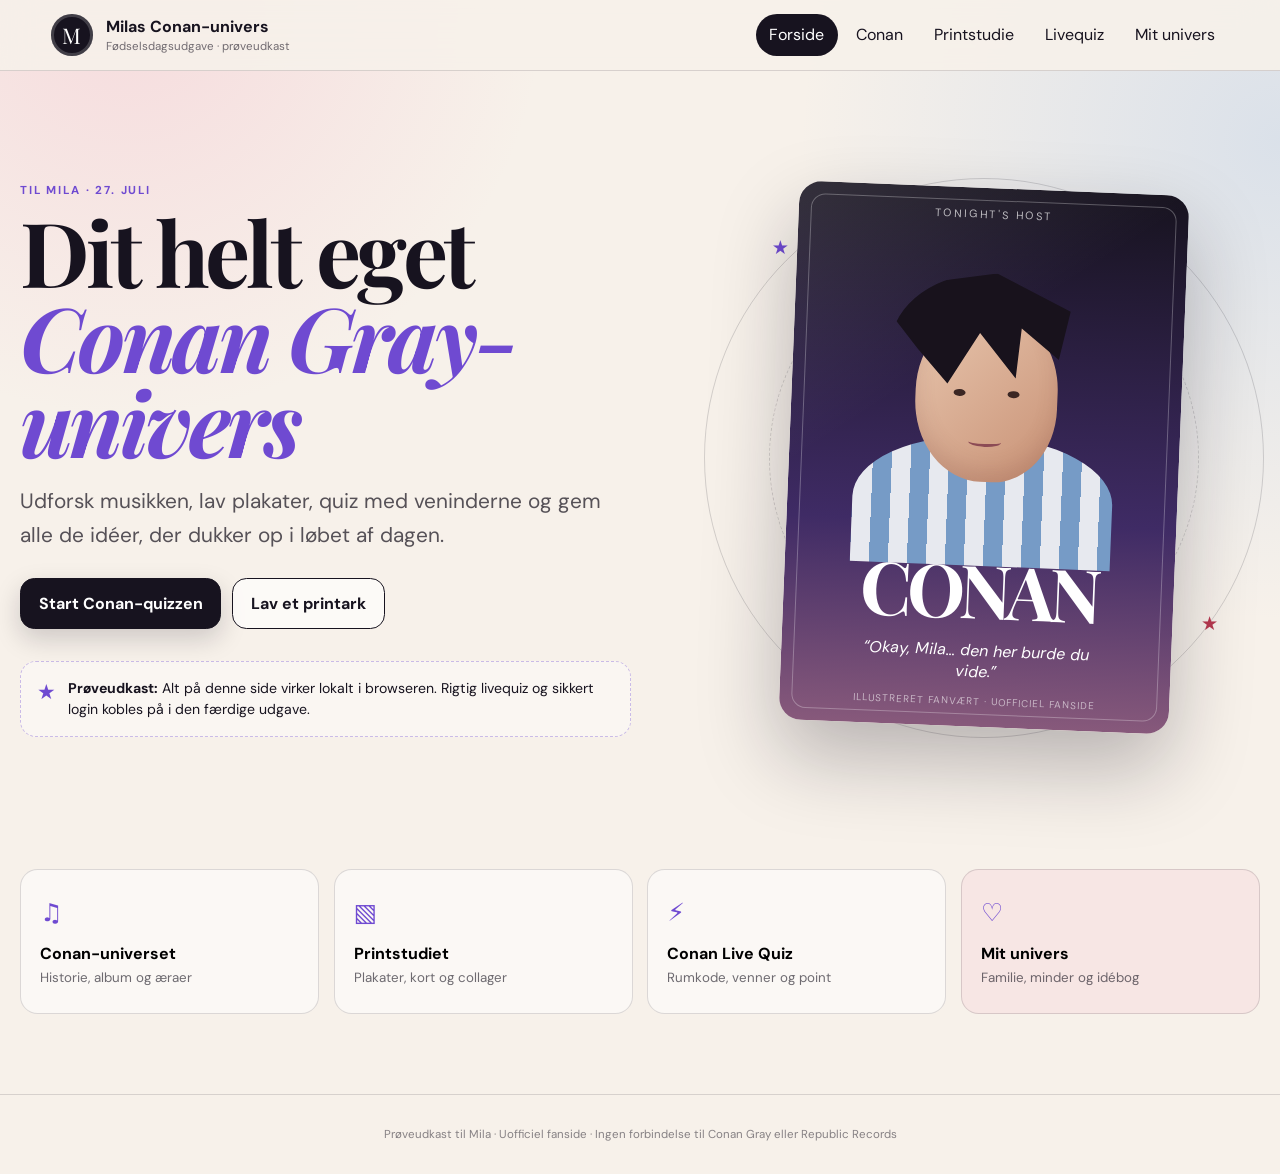
==== index.html @ f3eef1d2 "Add files via upload" ====
<!doctype html>
<html lang="da">
<head>
  <meta charset="utf-8">
  <meta name="viewport" content="width=device-width, initial-scale=1">
  <meta name="theme-color" content="#17131f">
  <title>Milas Conan-univers · Prøveudkast</title>
  <link rel="stylesheet" href="styles.css">
</head>
<body>
  <div id="confetti" aria-hidden="true"></div>

  <header class="site-header">
    <a class="brand" href="#home" data-route="home" aria-label="Gå til forsiden">
      <span class="brand-mark">M</span>
      <span>
        <strong>Milas Conan-univers</strong>
        <small>Fødselsdagsudgave · prøveudkast</small>
      </span>
    </a>

    <button class="menu-button" id="menuButton" aria-expanded="false" aria-controls="mainNav">☰</button>

    <nav id="mainNav" class="main-nav" aria-label="Hovedmenu">
      <button data-route="home">Forside</button>
      <button data-route="conan">Conan</button>
      <button data-route="print">Printstudie</button>
      <button data-route="quiz">Livequiz</button>
      <button data-route="private">Mit univers</button>
    </nav>
  </header>

  <main>
    <section id="home" class="view active hero-view">
      <div class="hero-copy">
        <span class="eyebrow">Til Mila · 27. juli</span>
        <h1>Dit helt eget<br><span>Conan Gray-univers</span></h1>
        <p class="lead">
          Udforsk musikken, lav plakater, quiz med veninderne og gem alle de idéer,
          der dukker op i løbet af dagen.
        </p>
        <div class="button-row">
          <button class="primary" data-route="quiz">Start Conan-quizzen</button>
          <button class="secondary" data-route="print">Lav et printark</button>
        </div>
        <div class="mini-note">
          <span>★</span>
          <p><strong>Prøveudkast:</strong> Alt på denne side virker lokalt i browseren. Rigtig livequiz og sikkert login kobles på i den færdige udgave.</p>
        </div>
      </div>

      <div class="hero-art" aria-label="Illustreret Conan-inspireret quizvært">
        <div class="orbit orbit-one"></div>
        <div class="orbit orbit-two"></div>
        <div class="host-poster">
          <div class="host-label">TONIGHT'S HOST</div>
          <div class="host-portrait">
            <div class="hair"></div>
            <div class="face">
              <span class="eye left"></span>
              <span class="eye right"></span>
              <span class="mouth"></span>
            </div>
            <div class="shirt"></div>
          </div>
          <h2>CONAN</h2>
          <p>“Okay, Mila… den her burde du vide.”</p>
          <span class="unofficial">Illustreret fanvært · uofficiel fanside</span>
        </div>
      </div>

      <div class="door-grid">
        <button class="door" data-route="conan">
          <span class="door-icon">♫</span>
          <strong>Conan-universet</strong>
          <small>Historie, album og æraer</small>
        </button>
        <button class="door" data-route="print">
          <span class="door-icon">▧</span>
          <strong>Printstudiet</strong>
          <small>Plakater, kort og collager</small>
        </button>
        <button class="door" data-route="quiz">
          <span class="door-icon">⚡</span>
          <strong>Conan Live Quiz</strong>
          <small>Rumkode, venner og point</small>
        </button>
        <button class="door private-door" data-route="private">
          <span class="door-icon">♡</span>
          <strong>Mit univers</strong>
          <small>Familie, minder og idébog</small>
        </button>
      </div>
    </section>

    <section id="conan" class="view">
      <div class="section-heading">
        <span class="eyebrow">Musikbibliotek</span>
        <h2>Conan gennem æraerne</h2>
        <p>Et første visuelt udkast. Den endelige side får faktatjekket biografi, komplette tracklister og billeder med tydelige kilder.</p>
      </div>

      <div class="timeline">
        <article class="era sunset">
          <div class="era-art"><span>2018</span><strong>Sunset<br>Season</strong></div>
          <div class="era-copy">
            <h3>Småbydrømme og begyndelsen</h3>
            <p>YouTube, “Idle Town”, nostalgi og de første sange, der voksede ud af livet i Georgetown, Texas.</p>
            <button class="text-button" data-toast="Albumside kommer i næste version">Åbn æra →</button>
          </div>
        </article>

        <article class="era kidkrow">
          <div class="era-art"><span>2020</span><strong>KID<br>KROW</strong></div>
          <div class="era-copy">
            <h3>Gennembruddet</h3>
            <p>Albummet med blandt andet “Maniac”, “Heather”, “The Story” og “Wish You Were Sober”.</p>
            <button class="text-button" data-toast="Albumside kommer i næste version">Åbn æra →</button>
          </div>
        </article>

        <article class="era superache">
          <div class="era-art"><span>2022</span><strong>SUPER<br>ACHE</strong></div>
          <div class="era-copy">
            <h3>Store følelser og røde roser</h3>
            <p>Et mere sårbart univers med “Memories”, “Yours”, “Disaster” og “People Watching”.</p>
            <button class="text-button" data-toast="Albumside kommer i næste version">Åbn æra →</button>
          </div>
        </article>

        <article class="era heaven">
          <div class="era-art"><span>2024</span><strong>FOUND<br>HEAVEN</strong></div>
          <div class="era-copy">
            <h3>Retrolys og ny lyd</h3>
            <p>Et stærkt 70’er- og 80’er-inspireret udtryk med blandt andet “Alley Rose” og “Lonely Dancers”.</p>
            <button class="text-button" data-toast="Albumside kommer i næste version">Åbn æra →</button>
          </div>
        </article>

        <article class="era wishbone">
          <div class="era-art"><span>2025</span><strong>WISH<br>BONE</strong></div>
          <div class="era-copy">
            <h3>Blå nostalgi og nye historier</h3>
            <p>Den seneste albumæra i materialet med blandt andet “This Song”, “Vodka Cranberry” og “Caramel”.</p>
            <button class="text-button" data-toast="Albumside kommer i næste version">Åbn æra →</button>
          </div>
        </article>
      </div>

      <aside class="source-note">
        <strong>Om indholdet</strong>
        <p>Dette udkast bruger kun korte, selvskrevne resuméer. Rigtige billeder og fakta indsættes med kilde- og rettighedstjek før offentliggørelse.</p>
      </aside>
    </section>

    <section id="print" class="view">
      <div class="section-heading">
        <span class="eyebrow">Printstudiet</span>
        <h2>Vælg, saml og print</h2>
        <p>Markér motiver, vælg layout og lav et A4-ark. De viste motiver er hjemmelavede pladsholdere til designprøven.</p>
      </div>

      <div class="studio-layout">
        <div>
          <div class="toolbar">
            <label>
              Layout
              <select id="printLayout">
                <option value="one">1 stor plakat</option>
                <option value="two">2 billeder</option>
                <option value="four" selected>4 fotokort</option>
                <option value="polaroid">4 polaroids</option>
              </select>
            </label>
            <button class="secondary compact" id="clearPrint">Ryd valg</button>
          </div>

          <div class="poster-library" id="posterLibrary">
            <button class="poster-card selected" data-poster="Heather nights" data-era="Kid Krow">
              <span class="poster-visual p1"><b>HEATHER</b><i>night edition</i></span>
              <span><strong>Heather nights</strong><small>Kid Krow</small></span>
            </button>
            <button class="poster-card selected" data-poster="Wishbone blue" data-era="Wishbone">
              <span class="poster-visual p2"><b>WISHBONE</b><i>blue memory</i></span>
              <span><strong>Wishbone blue</strong><small>Wishbone</small></span>
            </button>
            <button class="poster-card selected" data-poster="Found Heaven glow" data-era="Found Heaven">
              <span class="poster-visual p3"><b>FOUND<br>HEAVEN</b><i>retro glow</i></span>
              <span><strong>Found Heaven glow</strong><small>Found Heaven</small></span>
            </button>
            <button class="poster-card selected" data-poster="Superache roses" data-era="Superache">
              <span class="poster-visual p4"><b>SUPERACHE</b><i>red roses</i></span>
              <span><strong>Superache roses</strong><small>Superache</small></span>
            </button>
            <button class="poster-card" data-poster="Idle Town sunset" data-era="Sunset Season">
              <span class="poster-visual p5"><b>IDLE TOWN</b><i>summer dusk</i></span>
              <span><strong>Idle Town sunset</strong><small>Sunset Season</small></span>
            </button>
            <button class="poster-card" data-poster="Conan quiz night" data-era="Birthday">
              <span class="poster-visual p6"><b>QUIZ<br>NIGHT</b><i>Mila’s edition</i></span>
              <span><strong>Conan quiz night</strong><small>Fødselsdag</small></span>
            </button>
          </div>
        </div>

        <aside class="print-preview-panel">
          <div class="panel-title">
            <div>
              <small>FORHÅNDSVISNING</small>
              <strong>A4 printark</strong>
            </div>
            <span id="selectedCount">4 valgt</span>
          </div>
          <div id="printSheet" class="print-sheet layout-four" aria-label="Forhåndsvisning af printark"></div>
          <button class="primary full" id="printButton">Print dette ark</button>
          <p class="fine-print">Browserens printvindue åbner. Vælg A4, stående og “baggrundsgrafik”, hvis motiverne skal med.</p>
        </aside>
      </div>
    </section>

    <section id="quiz" class="view">
      <div class="section-heading">
        <span class="eyebrow">Kahoot-lignende prøve</span>
        <h2>Conan Live Quiz</h2>
        <p>Opret et rum, invitér veninderne og lad den illustrerede Conan-vært styre runden.</p>
      </div>

      <div class="quiz-shell">
        <aside class="quiz-host-card">
          <div class="mini-host">
            <div class="mini-hair"></div>
            <div class="mini-face">CG</div>
          </div>
          <span>QUIZVÆRT</span>
          <h3>Conan</h3>
          <blockquote id="hostLine">“Er vi klar, Mila?”</blockquote>
          <small>Fanfigur uden stemmekloning</small>
        </aside>

        <div class="quiz-stage">
          <div id="quizSetup" class="quiz-screen active">
            <span class="stage-tag">OPRET RUM</span>
            <h3>Den store Conan-quiz</h3>
            <p>Rumkoden kan sendes som link. I prøven kan du tilføje dem som demospillere.</p>

            <div class="room-card">
              <span>RUMKODE</span>
              <strong id="roomCode">HEATHER7</strong>
              <button class="icon-button" id="newRoom" title="Lav ny rumkode">↻</button>
            </div>

            <div class="invite-row">
              <button class="secondary" id="copyInvite">Kopiér invitation</button>
              <button class="secondary" id="addDemoPlayer">Tilføj veninde</button>
            </div>

            <div class="lobby">
              <div class="lobby-head">
                <strong>Venteværelse</strong>
                <span id="playerCount">1 spiller</span>
              </div>
              <div id="playerList" class="player-list">
                <span class="player host-player">👑 Mila</span>
              </div>
            </div>

            <a class="primary full live-launch" href="live.html">Åbn den ægte livequiz på flere telefoner</a>
            <button class="secondary full" id="startQuiz">Prøv quiz-flowet på denne enhed</button>
          </div>

          <div id="quizQuestion" class="quiz-screen">
            <div class="question-meta">
              <span id="questionNumber">Spørgsmål 1 / 8</span>
              <span class="timer" id="timer">15</span>
            </div>
            <h3 id="questionText"></h3>
            <div id="answerGrid" class="answer-grid"></div>
          </div>

          <div id="quizResult" class="quiz-screen">
            <span class="stage-tag">FACIT</span>
            <h3 id="resultTitle"></h3>
            <p id="resultExplanation"></p>
            <div class="score-flash" id="scoreFlash"></div>
            <button class="primary" id="nextQuestion">Næste spørgsmål</button>
          </div>

          <div id="quizFinal" class="quiz-screen">
            <span class="stage-tag">SLUTSTILLING</span>
            <h3>Quizzen er slut!</h3>
            <div id="leaderboard" class="leaderboard"></div>
            <button class="primary" id="restartQuiz">Spil igen</button>
          </div>
        </div>
      </div>

      <div class="prototype-warning">
        <strong>Sådan bliver den rigtige udgave:</strong>
        <span>GitHub Pages viser spillet. Firebase synkroniserer samme spørgsmål, tid, svar og point på alle telefoner. Denne prototype simulerer flowet på én enhed.</span>
      </div>
    </section>

    <section id="private" class="view">
      <div id="privateLock" class="lock-screen">
        <div class="lock-card">
          <span class="lock-icon">♡</span>
          <span class="eyebrow">Privat område · demonstration</span>
          <h2>Mit univers</h2>
          <p>Familiebilleder og tanker skal ikke ligge offentligt på GitHub. Her demonstreres login og lokal lagring.</p>
          <label class="pin-label">
            Prøvekode
            <input id="pinInput" type="password" inputmode="numeric" maxlength="4" placeholder="••••">
          </label>
          <button class="primary full" id="unlockButton">Lås op</button>
          <small>Brug <strong>1234</strong> i prøveudkastet. Det er ikke rigtig sikkerhed.</small>
          <p id="pinError" class="error-text"></p>
        </div>
      </div>

      <div id="privateContent" class="private-content hidden">
        <div class="private-header">
          <div>
            <span class="eyebrow">Kun Mila og mor</span>
            <h2>Milas private univers</h2>
          </div>
          <button class="secondary compact" id="lockAgain">Lås igen</button>
        </div>

        <div class="private-tabs" role="tablist">
          <button class="active" data-private-tab="family">Familie og minder</button>
          <button data-private-tab="ideas">Idébog</button>
          <button data-private-tab="projects">Projektbord</button>
        </div>

        <div id="familyTab" class="private-tab active">
          <div class="family-grid">
            <article class="family-card balder"><div class="family-photo">B</div><h3>Balder</h3><p>Minder, billeder og små historier.</p></article>
            <article class="family-card kali"><div class="family-photo">K</div><h3>Kali</h3><p>Favoritøjeblikke og ting, I deler.</p></article>
            <article class="family-card maxi"><div class="family-photo">🐾</div><h3>Maxi</h3><p>Verdens største personlighed på fire ben.</p></article>
            <article class="family-card mila"><div class="family-photo">M</div><h3>Mila</h3><p>Egne billeder, collager og favoritter.</p></article>
            <article class="family-card mor"><div class="family-photo">♡</div><h3>Mor</h3><p>Hilsener, billeder og fælles minder.</p></article>
          </div>

          <div class="upload-demo">
            <div>
              <h3>Prøv et privat billede</h3>
              <p>Vælg et billede fra computeren. I denne prøve vises det kun lokalt i browseren og uploades ikke til nettet.</p>
            </div>
            <label class="upload-button">
              Vælg billede
              <input id="photoUpload" type="file" accept="image/*">
            </label>
            <div id="photoPreview" class="photo-preview empty">
              <span>Dit valgte billede vises her</span>
            </div>
          </div>
        </div>

        <div id="ideasTab" class="private-tab">
          <div class="idea-layout">
            <form id="ideaForm" class="idea-capture">
              <span class="eyebrow">Tankefangeren</span>
              <h3>Hvad fløj lige gennem hovedet?</h3>
              <label>
                Type
                <select id="ideaType">
                  <option value="idé">💡 En idé</option>
                  <option value="spørgsmål">❓ Et spørgsmål</option>
                  <option value="husk">📌 Noget jeg vil huske</option>
                  <option value="tanke">☁️ En tanke</option>
                  <option value="projekt">🛠️ Noget jeg vil lave</option>
                </select>
              </label>
              <label>
                Min tanke
                <textarea id="ideaText" rows="5" placeholder="Skriv den hurtigt. Den behøver ikke være færdig eller pæn…"></textarea>
              </label>
              <label>
                Små mærker, hvis du har lyst
                <input id="ideaTags" type="text" placeholder="fx Conan, tegning, Maxi">
              </label>
              <button class="primary full" type="submit">Fang tanken</button>
              <p class="fine-print">Noterne gemmes kun i denne browsers lokale lager i prøveudkastet.</p>
            </form>

            <div class="conductor-panel">
              <div class="conductor-head">
                <span class="conductor-icon">✦</span>
                <div>
                  <small>DEN LILLE DIRIGENT</small>
                  <strong>Holder trådene — ikke tankerne</strong>
                </div>
              </div>
              <p id="conductorMessage">Skriv en tanke, så hjælper jeg med at finde en god skuffe til den.</p>
              <div class="conductor-actions">
                <button data-idea-prompt="Hvad vil jeg undersøge mere?">Undersøg senere</button>
                <button data-idea-prompt="Hvad er det mindste første skridt?">Første skridt</button>
                <button data-idea-prompt="Hænger det sammen med noget andet?">Find forbindelse</button>
              </div>
            </div>
          </div>

          <div class="notes-heading">
            <div>
              <h3>Mine fangede tanker</h3>
              <p id="noteSummary">Ingen noter endnu.</p>
            </div>
            <select id="noteFilter" aria-label="Filtrér noter">
              <option value="alle">Alle typer</option>
              <option value="idé">Idéer</option>
              <option value="spørgsmål">Spørgsmål</option>
              <option value="husk">Husk</option>
              <option value="tanke">Tanker</option>
              <option value="projekt">Projekter</option>
            </select>
          </div>
          <div id="notesList" class="notes-list"></div>
        </div>

        <div id="projectsTab" class="private-tab">
          <div class="project-intro">
            <span class="eyebrow">Projektbordet</span>
            <h3>Når en tanke begynder at ville noget</h3>
            <p>Noter markeret som projekter eller flyttet hertil vises som små arbejdskort.</p>
          </div>
          <div id="projectBoard" class="project-board"></div>
        </div>
      </div>
    </section>
  </main>

  <div id="toast" class="toast" role="status" aria-live="polite"></div>

  <footer>
    <p>Prøveudkast til Mila · Uofficiel fanside · Ingen forbindelse til Conan Gray eller Republic Records</p>
  </footer>

  <script src="app.js"></script>
</body>
</html>
---- styles.css ----
@import url('https://fonts.googleapis.com/css2?family=DM+Sans:wght@400;500;600;700&family=Playfair+Display:ital,wght@0,700;1,700&display=swap');

:root {
  --ink: #17131f;
  --paper: #f7f1ea;
  --cream: #fffaf3;
  --purple: #6f4ad1;
  --pink: #f3a3bd;
  --blue: #80aee8;
  --yellow: #f3db67;
  --red: #b7384f;
  --green: #7da88a;
  --line: rgba(23, 19, 31, .14);
  --shadow: 0 22px 60px rgba(31, 22, 42, .14);
}

* { box-sizing: border-box; }
html { scroll-behavior: smooth; }
body {
  margin: 0;
  min-height: 100vh;
  color: var(--ink);
  background:
    radial-gradient(circle at 10% 0%, rgba(243,163,189,.28), transparent 26rem),
    radial-gradient(circle at 100% 12%, rgba(128,174,232,.24), transparent 30rem),
    var(--paper);
  font-family: "DM Sans", system-ui, sans-serif;
}
button, input, textarea, select { font: inherit; }
button { cursor: pointer; }
button:focus-visible, input:focus-visible, textarea:focus-visible, select:focus-visible {
  outline: 3px solid rgba(111,74,209,.35);
  outline-offset: 3px;
}
.hidden { display: none !important; }

.site-header {
  position: sticky;
  top: 0;
  z-index: 20;
  display: flex;
  align-items: center;
  justify-content: space-between;
  gap: 1rem;
  padding: .85rem clamp(1rem, 4vw, 4rem);
  background: rgba(247,241,234,.9);
  backdrop-filter: blur(18px);
  border-bottom: 1px solid var(--line);
}
.brand {
  display: flex;
  align-items: center;
  gap: .8rem;
  color: inherit;
  text-decoration: none;
}
.brand-mark {
  display: grid;
  place-items: center;
  width: 2.6rem;
  aspect-ratio: 1;
  border-radius: 50%;
  color: white;
  font-family: "Playfair Display", serif;
  font-size: 1.35rem;
  background: var(--ink);
  box-shadow: inset 0 0 0 3px rgba(255,255,255,.18);
}
.brand strong, .brand small { display: block; }
.brand small { margin-top: .12rem; color: rgba(23,19,31,.6); font-size: .72rem; }
.main-nav { display: flex; gap: .25rem; }
.main-nav button, .private-tabs button {
  border: 0;
  padding: .68rem .85rem;
  border-radius: 999px;
  background: transparent;
  color: inherit;
}
.main-nav button:hover, .main-nav button.active, .private-tabs button.active {
  background: var(--ink);
  color: white;
}
.menu-button {
  display: none;
  border: 0;
  border-radius: .7rem;
  background: var(--ink);
  color: white;
  width: 2.7rem;
  height: 2.7rem;
}

main { width: min(1240px, calc(100% - 2rem)); margin: 0 auto; }
.view { display: none; padding: clamp(2.2rem, 6vw, 5rem) 0 5rem; animation: rise .35s ease; }
.view.active { display: block; }
@keyframes rise { from { opacity: 0; transform: translateY(10px); } }

.hero-view {
  display: none;
  grid-template-columns: 1.05fr .95fr;
  gap: clamp(2rem, 6vw, 6rem);
  align-items: center;
}
.hero-view.active { display: grid; }
.hero-copy h1, .section-heading h2, .lock-card h2, .private-header h2 {
  margin: .55rem 0 1rem;
  font-family: "Playfair Display", serif;
  line-height: .95;
  letter-spacing: -.04em;
}
.hero-copy h1 { font-size: clamp(3.2rem, 7vw, 7.4rem); }
.hero-copy h1 span { color: var(--purple); font-style: italic; }
.eyebrow {
  display: inline-flex;
  align-items: center;
  gap: .4rem;
  text-transform: uppercase;
  letter-spacing: .16em;
  font-weight: 700;
  font-size: .72rem;
  color: var(--purple);
}
.lead { max-width: 42rem; font-size: clamp(1rem, 2vw, 1.3rem); line-height: 1.65; color: rgba(23,19,31,.72); }
.button-row, .invite-row { display: flex; flex-wrap: wrap; gap: .7rem; margin-top: 1.6rem; }
.primary, .secondary, .upload-button {
  border: 1px solid var(--ink);
  border-radius: .9rem;
  padding: .88rem 1.1rem;
  font-weight: 700;
  transition: .2s ease;
}
.primary { background: var(--ink); color: white; box-shadow: 0 10px 26px rgba(23,19,31,.18); }
.primary:hover { transform: translateY(-2px); box-shadow: 0 14px 32px rgba(23,19,31,.24); }
.secondary, .upload-button { background: rgba(255,255,255,.65); color: var(--ink); }
.secondary:hover, .upload-button:hover { background: white; }
.compact { padding: .58rem .82rem; border-radius: .72rem; }
.full { width: 100%; }
.mini-note {
  display: flex;
  gap: .8rem;
  margin-top: 2rem;
  padding: 1rem;
  max-width: 42rem;
  border: 1px dashed rgba(111,74,209,.35);
  border-radius: 1rem;
  background: rgba(255,255,255,.4);
}
.mini-note span { color: var(--purple); font-size: 1.3rem; }
.mini-note p { margin: 0; line-height: 1.5; font-size: .88rem; }

.hero-art {
  position: relative;
  display: grid;
  place-items: center;
  min-height: 620px;
}
.orbit {
  position: absolute;
  border: 1px solid rgba(23,19,31,.16);
  border-radius: 50%;
}
.orbit-one { width: 560px; height: 560px; animation: spin 26s linear infinite; }
.orbit-two { width: 430px; height: 430px; border-style: dashed; animation: spin 18s linear infinite reverse; }
.orbit:before, .orbit:after {
  content: "★";
  position: absolute;
  color: var(--purple);
  font-size: 1.2rem;
}
.orbit:before { top: 10%; left: 12%; }
.orbit:after { right: 8%; bottom: 18%; color: var(--red); }
@keyframes spin { to { transform: rotate(360deg); } }

.host-poster {
  position: relative;
  z-index: 2;
  width: min(390px, 84vw);
  min-height: 535px;
  padding: 1.2rem;
  overflow: hidden;
  text-align: center;
  border-radius: 1.4rem;
  color: white;
  background:
    linear-gradient(145deg, rgba(255,255,255,.12), transparent 35%),
    linear-gradient(180deg, #17131f 0%, #3f2b65 62%, #87597b 100%);
  box-shadow: 0 35px 80px rgba(23,19,31,.28);
  transform: rotate(2.3deg);
}
.host-poster:after {
  content: "";
  position: absolute;
  inset: 12px;
  border: 1px solid rgba(255,255,255,.28);
  border-radius: .9rem;
  pointer-events: none;
}
.host-label { font-size: .68rem; letter-spacing: .22em; opacity: .7; }
.host-portrait { position: relative; height: 300px; margin-top: 1.2rem; }
.face {
  position: absolute;
  z-index: 2;
  left: 50%;
  top: 72px;
  width: 142px;
  height: 170px;
  transform: translateX(-50%);
  border-radius: 47% 46% 44% 48%;
  background: linear-gradient(135deg, #e8c6ae, #c89175);
  box-shadow: inset 0 -12px 20px rgba(105,49,44,.16);
}
.hair {
  position: absolute;
  z-index: 3;
  left: 50%;
  top: 34px;
  width: 190px;
  height: 155px;
  transform: translateX(-52%) rotate(-4deg);
  border-radius: 55% 48% 42% 58%;
  background: #18121c;
  clip-path: polygon(2% 25%, 24% 4%, 58% 0, 96% 26%, 89% 57%, 70% 36%, 66% 68%, 48% 38%, 30% 70%, 15% 47%);
}
.eye { position: absolute; top: 78px; width: 12px; height: 7px; border-radius: 50%; background: #3b2724; }
.eye.left { left: 38px; }
.eye.right { right: 38px; }
.mouth { position: absolute; left: 50%; bottom: 35px; width: 33px; height: 10px; transform: translateX(-50%); border-bottom: 3px solid #8c4b55; border-radius: 50%; }
.shirt {
  position: absolute;
  left: 50%;
  bottom: -26px;
  width: 260px;
  height: 130px;
  transform: translateX(-50%);
  border-radius: 50% 50% 0 0;
  background: repeating-linear-gradient(90deg, #e7e9ef 0 19px, #769bc6 19px 38px);
}
.host-poster h2 {
  margin: -.1rem 0 0;
  font-family: "Playfair Display", serif;
  font-size: 4.6rem;
  letter-spacing: -.07em;
}
.host-poster p { max-width: 260px; margin: .2rem auto .8rem; font-style: italic; }
.unofficial { display: block; font-size: .62rem; letter-spacing: .1em; opacity: .58; text-transform: uppercase; }

.door-grid {
  grid-column: 1 / -1;
  display: grid;
  grid-template-columns: repeat(4, 1fr);
  gap: .9rem;
  margin-top: 1.5rem;
}
.door {
  min-height: 145px;
  padding: 1.2rem;
  text-align: left;
  border: 1px solid var(--line);
  border-radius: 1.1rem;
  background: rgba(255,255,255,.52);
  transition: .2s ease;
}
.door:hover { transform: translateY(-4px); background: white; box-shadow: var(--shadow); }
.door-icon { display: block; margin-bottom: .9rem; font-size: 1.55rem; color: var(--purple); }
.door strong, .door small { display: block; }
.door small { margin-top: .28rem; color: rgba(23,19,31,.62); }
.private-door { background: rgba(243,163,189,.14); }

.section-heading { max-width: 760px; margin-bottom: 2.2rem; }
.section-heading h2, .private-header h2 { font-size: clamp(2.6rem, 5vw, 5rem); }
.section-heading p { font-size: 1.05rem; line-height: 1.65; color: rgba(23,19,31,.68); }

.timeline { display: grid; gap: 1rem; }
.era {
  display: grid;
  grid-template-columns: minmax(210px, .8fr) 2fr;
  min-height: 250px;
  overflow: hidden;
  border: 1px solid var(--line);
  border-radius: 1.2rem;
  background: rgba(255,255,255,.54);
}
.era-art {
  display: flex;
  flex-direction: column;
  justify-content: space-between;
  min-height: 250px;
  padding: 1.4rem;
  color: white;
}
.era-art span { font-size: .74rem; letter-spacing: .18em; }
.era-art strong { font-family: "Playfair Display", serif; font-size: clamp(2.2rem, 4vw, 4rem); line-height: .8; }
.sunset .era-art { background: linear-gradient(150deg, #f1a65e, #795b96 66%, #233253); }
.kidkrow .era-art { background: linear-gradient(145deg, #0d0d11, #44414b); }
.superache .era-art { background: linear-gradient(145deg, #8e1832, #e25366); }
.heaven .era-art { color: var(--ink); background: linear-gradient(145deg, #f4dc58, #f2a03e); }
.wishbone .era-art { color: #173359; background: linear-gradient(145deg, #dcebf7, #6f99cb); }
.era-copy { align-self: center; padding: clamp(1.5rem, 4vw, 3rem); }
.era-copy h3 { margin: 0 0 .6rem; font-family: "Playfair Display", serif; font-size: clamp(1.6rem, 3vw, 2.6rem); }
.era-copy p { max-width: 650px; line-height: 1.65; color: rgba(23,19,31,.68); }
.text-button { border: 0; padding: 0; background: transparent; color: var(--purple); font-weight: 700; }
.source-note, .prototype-warning {
  display: flex;
  gap: 1rem;
  margin-top: 1rem;
  padding: 1rem 1.2rem;
  border-left: 4px solid var(--purple);
  background: rgba(255,255,255,.55);
}
.source-note p { margin: 0; }

.studio-layout {
  display: grid;
  grid-template-columns: 1.4fr .8fr;
  gap: 1.3rem;
  align-items: start;
}
.toolbar {
  display: flex;
  align-items: end;
  justify-content: space-between;
  gap: 1rem;
  margin-bottom: 1rem;
}
.toolbar label, .idea-capture label, .pin-label { display: grid; gap: .4rem; font-size: .8rem; font-weight: 700; }
select, input, textarea {
  width: 100%;
  border: 1px solid var(--line);
  border-radius: .75rem;
  padding: .75rem .82rem;
  color: var(--ink);
  background: rgba(255,255,255,.75);
}
textarea { resize: vertical; }
.poster-library { display: grid; grid-template-columns: repeat(3, 1fr); gap: .8rem; }
.poster-card {
  padding: .6rem;
  text-align: left;
  border: 2px solid transparent;
  border-radius: 1rem;
  background: rgba(255,255,255,.5);
  transition: .18s ease;
}
.poster-card:hover { transform: translateY(-3px); background: white; }
.poster-card.selected { border-color: var(--purple); box-shadow: 0 0 0 3px rgba(111,74,209,.12); }
.poster-card > span:last-child { display: block; padding: .7rem .2rem .3rem; }
.poster-card strong, .poster-card small { display: block; }
.poster-card small { margin-top: .18rem; color: rgba(23,19,31,.58); }
.poster-visual {
  display: flex;
  flex-direction: column;
  justify-content: center;
  aspect-ratio: .72;
  padding: .8rem;
  text-align: center;
  color: white;
  border-radius: .65rem;
  overflow: hidden;
}
.poster-visual b { font-family: "Playfair Display", serif; font-size: clamp(1.2rem, 3vw, 2.3rem); line-height: .9; }
.poster-visual i { margin-top: .45rem; font-size: .72rem; opacity: .72; }
.p1 { background: radial-gradient(circle at 70% 15%, #fff 0 2%, transparent 3%), linear-gradient(155deg, #17131f, #62526d); }
.p2 { color: #173359; background: linear-gradient(155deg, #e3f3ff, #6e9dcc); }
.p3 { color: #211c1d; background: repeating-linear-gradient(135deg, #f1d64e 0 30px, #eb8d3d 30px 60px); }
.p4 { background: radial-gradient(circle at 30% 40%, #f39aab 0 8%, transparent 9%), linear-gradient(145deg, #76162a, #c93a54); }
.p5 { background: linear-gradient(#eea35a 0 42%, #735d91 42% 68%, #273854 68%); }
.p6 { background: radial-gradient(circle at 20% 20%, #f3db67 0 2%, transparent 3%), linear-gradient(140deg, #6f4ad1, #dc7396); }

.print-preview-panel {
  position: sticky;
  top: 6rem;
  padding: 1rem;
  border-radius: 1rem;
  background: rgba(255,255,255,.7);
  box-shadow: var(--shadow);
}
.panel-title { display: flex; justify-content: space-between; align-items: center; margin-bottom: .8rem; }
.panel-title small, .panel-title strong { display: block; }
.panel-title small { letter-spacing: .12em; font-size: .66rem; color: rgba(23,19,31,.55); }
.panel-title span { padding: .4rem .65rem; border-radius: 999px; background: var(--ink); color: white; font-size: .74rem; }
.print-sheet {
  display: grid;
  gap: 8px;
  width: 100%;
  aspect-ratio: 1 / 1.414;
  padding: 12px;
  margin-bottom: .8rem;
  background: white;
  box-shadow: inset 0 0 0 1px var(--line);
}
.print-sheet.layout-one { grid-template-columns: 1fr; }
.print-sheet.layout-two { grid-template-rows: repeat(2, 1fr); }
.print-sheet.layout-four, .print-sheet.layout-polaroid { grid-template-columns: repeat(2, 1fr); grid-template-rows: repeat(2, 1fr); }
.print-item {
  display: flex;
  flex-direction: column;
  justify-content: center;
  min-height: 0;
  padding: .5rem;
  text-align: center;
  overflow: hidden;
}
.print-item b { font-family: "Playfair Display", serif; font-size: clamp(.7rem, 2.5vw, 1.7rem); line-height: .9; }
.print-item small { margin-top: .35rem; font-size: .56rem; opacity: .7; }
.layout-polaroid .print-item { border: 9px solid white; border-bottom-width: 28px; box-shadow: 0 2px 8px rgba(0,0,0,.14); }
.fine-print { font-size: .72rem; line-height: 1.45; color: rgba(23,19,31,.56); }

.quiz-shell { display: grid; grid-template-columns: .55fr 1.45fr; gap: 1rem; }
.quiz-host-card {
  min-height: 580px;
  padding: 1.5rem;
  text-align: center;
  border-radius: 1.2rem;
  color: white;
  background: linear-gradient(160deg, #17131f, #55367b 70%, #a86687);
}
.mini-host { position: relative; display: grid; place-items: center; width: 180px; height: 210px; margin: 1rem auto; }
.mini-face {
  display: grid;
  place-items: center;
  width: 135px; height: 160px;
  border-radius: 48%;
  color: rgba(23,19,31,.35);
  font-family: "Playfair Display", serif;
  font-size: 2rem;
  background: linear-gradient(135deg, #e8c6ae, #c89175);
}
.mini-hair {
  position: absolute;
  z-index: 2;
  top: 5px;
  width: 170px; height: 125px;
  border-radius: 50%;
  background: #151118;
  clip-path: polygon(3% 28%, 28% 0, 70% 5%, 98% 35%, 85% 60%, 65% 35%, 58% 72%, 41% 35%, 24% 70%, 11% 49%);
}
.quiz-host-card > span, .stage-tag { font-size: .68rem; font-weight: 700; letter-spacing: .18em; }
.quiz-host-card h3 { margin: .2rem 0; font-family: "Playfair Display", serif; font-size: 3rem; }
.quiz-host-card blockquote { min-height: 80px; margin: 1.4rem 0; font-size: 1.15rem; line-height: 1.5; font-style: italic; }
.quiz-host-card small { opacity: .55; }
.quiz-stage {
  min-height: 580px;
  padding: clamp(1.2rem, 4vw, 2.5rem);
  border: 1px solid var(--line);
  border-radius: 1.2rem;
  background: rgba(255,255,255,.72);
  box-shadow: var(--shadow);
}
.quiz-screen { display: none; }
.quiz-screen.active { display: block; animation: rise .25s ease; }
.quiz-screen h3 { margin: .6rem 0; font-family: "Playfair Display", serif; font-size: clamp(2rem, 4vw, 3.6rem); }
.room-card {
  position: relative;
  display: grid;
  place-items: center;
  min-height: 150px;
  margin: 1.2rem 0;
  border: 2px dashed rgba(111,74,209,.3);
  border-radius: 1rem;
  background: rgba(111,74,209,.07);
}
.room-card span { font-size: .7rem; letter-spacing: .16em; }
.room-card strong { font-size: clamp(2.6rem, 7vw, 5rem); letter-spacing: .08em; }
.icon-button { position: absolute; top: .7rem; right: .7rem; border: 0; border-radius: 50%; width: 2.2rem; height: 2.2rem; background: white; }
.lobby { margin: 1rem 0; padding: 1rem; border: 1px solid var(--line); border-radius: 1rem; }
.lobby-head { display: flex; justify-content: space-between; margin-bottom: .75rem; }
.player-list { display: flex; flex-wrap: wrap; gap: .5rem; }
.player { padding: .5rem .7rem; border-radius: 999px; background: #ece3ff; font-weight: 600; font-size: .84rem; }
.host-player { background: #f9e8a1; }
.question-meta { display: flex; justify-content: space-between; align-items: center; }
.timer { display: grid; place-items: center; width: 3.4rem; height: 3.4rem; border-radius: 50%; background: var(--ink); color: white; font-size: 1.25rem; font-weight: 800; }
.timer.urgent { background: var(--red); animation: pulse .7s infinite alternate; }
@keyframes pulse { to { transform: scale(1.08); } }
.answer-grid { display: grid; grid-template-columns: repeat(2, 1fr); gap: .75rem; margin-top: 1.5rem; }
.answer {
  min-height: 120px;
  padding: 1rem;
  border: 0;
  border-radius: 1rem;
  color: var(--ink);
  font-size: 1rem;
  font-weight: 800;
  transition: .16s ease;
}
.answer:hover { transform: translateY(-3px); filter: brightness(1.02); }
.answer:nth-child(1) { background: #f6bdc9; }
.answer:nth-child(2) { background: #a9c9ee; }
.answer:nth-child(3) { background: #f4df7c; }
.answer:nth-child(4) { background: #a9cfb5; }
.score-flash { margin: 1.3rem 0; padding: 1rem; border-radius: 1rem; background: rgba(111,74,209,.1); font-size: 1.2rem; font-weight: 800; }
.leaderboard { display: grid; gap: .6rem; margin: 1.3rem 0; }
.rank { display: flex; justify-content: space-between; padding: 1rem; border-radius: .8rem; background: white; box-shadow: 0 8px 20px rgba(23,19,31,.07); }
.prototype-warning { align-items: flex-start; }

.lock-screen { display: grid; place-items: center; min-height: 70vh; }
.lock-card {
  width: min(440px, 100%);
  padding: 2rem;
  text-align: center;
  border: 1px solid var(--line);
  border-radius: 1.3rem;
  background: rgba(255,255,255,.76);
  box-shadow: var(--shadow);
}
.lock-card h2 { font-size: 3.2rem; }
.lock-icon { display: grid; place-items: center; width: 4rem; height: 4rem; margin: 0 auto 1rem; border-radius: 50%; color: white; background: var(--purple); font-size: 1.8rem; }
.pin-label { margin: 1.2rem 0 .7rem; text-align: left; }
.error-text { color: var(--red); min-height: 1.2rem; }
.private-header { display: flex; justify-content: space-between; align-items: center; gap: 1rem; }
.private-tabs { display: flex; flex-wrap: wrap; gap: .3rem; margin: 1.2rem 0 1.5rem; padding: .35rem; border-radius: 999px; background: rgba(255,255,255,.55); width: fit-content; }
.private-tab { display: none; }
.private-tab.active { display: block; animation: rise .25s ease; }
.family-grid { display: grid; grid-template-columns: repeat(5, 1fr); gap: .8rem; }
.family-card {
  min-height: 250px;
  padding: .8rem;
  text-align: center;
  border: 1px solid var(--line);
  border-radius: 1rem;
  background: rgba(255,255,255,.58);
}
.family-photo {
  display: grid;
  place-items: center;
  aspect-ratio: 1;
  border-radius: .75rem;
  font-family: "Playfair Display", serif;
  font-size: 3rem;
  background: #eadff9;
}
.family-card h3 { margin: .8rem 0 .3rem; }
.family-card p { margin: 0; font-size: .82rem; line-height: 1.45; color: rgba(23,19,31,.6); }
.balder .family-photo { background: #dbe9f4; }
.kali .family-photo { background: #f6e0e8; }
.maxi .family-photo { background: #e8d9bd; }
.mila .family-photo { background: #e6ddfa; }
.mor .family-photo { background: #f6dfc9; }
.upload-demo {
  display: grid;
  grid-template-columns: 1fr auto minmax(220px, .7fr);
  gap: 1rem;
  align-items: center;
  margin-top: 1rem;
  padding: 1.2rem;
  border-radius: 1rem;
  background: rgba(255,255,255,.58);
}
.upload-demo h3, .upload-demo p { margin: .2rem 0; }
.upload-demo p { color: rgba(23,19,31,.62); line-height: 1.5; }
.upload-button input { display: none; }
.photo-preview {
  display: grid;
  place-items: center;
  min-height: 180px;
  overflow: hidden;
  border: 1px dashed var(--line);
  border-radius: .8rem;
  background: rgba(255,255,255,.48);
  color: rgba(23,19,31,.45);
  font-size: .82rem;
}
.photo-preview img { width: 100%; height: 100%; max-height: 260px; object-fit: cover; }
.idea-layout { display: grid; grid-template-columns: 1.25fr .75fr; gap: 1rem; align-items: start; }
.idea-capture, .conductor-panel {
  padding: 1.3rem;
  border-radius: 1rem;
  background: rgba(255,255,255,.66);
  box-shadow: 0 12px 30px rgba(23,19,31,.08);
}
.idea-capture { display: grid; gap: .8rem; }
.idea-capture h3 { margin: .2rem 0; font-family: "Playfair Display", serif; font-size: 2rem; }
.conductor-panel { color: white; background: linear-gradient(150deg, #17131f, #4c3568); }
.conductor-head { display: flex; gap: .8rem; align-items: center; }
.conductor-head small, .conductor-head strong { display: block; }
.conductor-head small { opacity: .6; letter-spacing: .12em; }
.conductor-icon { display: grid; place-items: center; width: 3rem; height: 3rem; border-radius: 50%; color: var(--yellow); background: rgba(255,255,255,.1); }
.conductor-panel > p { min-height: 100px; line-height: 1.6; }
.conductor-actions { display: grid; gap: .5rem; }
.conductor-actions button { border: 1px solid rgba(255,255,255,.25); border-radius: .7rem; padding: .7rem; color: white; background: rgba(255,255,255,.08); }
.conductor-actions button:hover { background: rgba(255,255,255,.16); }
.notes-heading { display: flex; justify-content: space-between; align-items: end; gap: 1rem; margin: 2rem 0 1rem; }
.notes-heading h3, .notes-heading p { margin: .15rem 0; }
.notes-heading p { color: rgba(23,19,31,.58); }
.notes-list { display: grid; grid-template-columns: repeat(3, 1fr); gap: .8rem; }
.note-card, .project-card {
  padding: 1rem;
  border: 1px solid var(--line);
  border-radius: 1rem;
  background: rgba(255,255,255,.62);
}
.note-card header { display: flex; justify-content: space-between; gap: .8rem; }
.note-type { font-size: .7rem; font-weight: 800; text-transform: uppercase; letter-spacing: .1em; color: var(--purple); }
.note-date { font-size: .68rem; color: rgba(23,19,31,.48); }
.note-card p { min-height: 55px; line-height: 1.5; white-space: pre-wrap; }
.tag-row { display: flex; flex-wrap: wrap; gap: .3rem; }
.tag { padding: .25rem .45rem; border-radius: 999px; background: rgba(111,74,209,.1); font-size: .66rem; }
.note-actions { display: flex; gap: .4rem; margin-top: .8rem; }
.note-actions button { border: 0; border-radius: .55rem; padding: .5rem .6rem; background: #eee7f7; font-size: .72rem; }
.project-intro { max-width: 650px; }
.project-intro h3 { margin: .4rem 0; font-family: "Playfair Display", serif; font-size: 2.4rem; }
.project-board { display: grid; grid-template-columns: repeat(3, 1fr); gap: .8rem; margin-top: 1rem; }
.project-card h4 { margin: .2rem 0 .8rem; font-size: 1.15rem; }
.project-steps { display: grid; gap: .5rem; }
.project-steps span { padding: .55rem; border-radius: .6rem; background: rgba(111,74,209,.08); font-size: .78rem; }

.toast {
  position: fixed;
  z-index: 50;
  left: 50%;
  bottom: 1.2rem;
  transform: translate(-50%, 120%);
  padding: .8rem 1rem;
  border-radius: 999px;
  color: white;
  background: var(--ink);
  box-shadow: var(--shadow);
  opacity: 0;
  transition: .25s ease;
}
.toast.show { transform: translate(-50%, 0); opacity: 1; }

footer {
  padding: 1.3rem;
  text-align: center;
  border-top: 1px solid var(--line);
  color: rgba(23,19,31,.5);
  font-size: .72rem;
}

#confetti { position: fixed; z-index: 100; pointer-events: none; inset: 0; overflow: hidden; }
.confetti-piece {
  position: absolute;
  top: -20px;
  width: 9px; height: 16px;
  border-radius: 2px;
  animation: fall 2.4s linear forwards;
}
@keyframes fall { to { transform: translateY(110vh) rotate(720deg); opacity: .2; } }

@media (max-width: 980px) {
  .hero-view.active { grid-template-columns: 1fr; }
  .hero-art { min-height: 560px; }
  .door-grid { grid-template-columns: repeat(2, 1fr); }
  .studio-layout, .quiz-shell, .idea-layout { grid-template-columns: 1fr; }
  .print-preview-panel { position: static; }
  .quiz-host-card { min-height: auto; }
  .family-grid { grid-template-columns: repeat(3, 1fr); }
  .upload-demo { grid-template-columns: 1fr 1fr; }
  .photo-preview { grid-column: 1 / -1; }
}

@media (max-width: 720px) {
  main { width: min(100% - 1rem, 1240px); }
  .site-header { padding-inline: .75rem; }
  .menu-button { display: block; }
  .main-nav {
    position: absolute;
    right: .75rem;
    top: calc(100% + .35rem);
    display: none;
    flex-direction: column;
    min-width: 190px;
    padding: .5rem;
    border: 1px solid var(--line);
    border-radius: 1rem;
    background: var(--cream);
    box-shadow: var(--shadow);
  }
  .main-nav.open { display: flex; }
  .main-nav button { text-align: left; }
  .hero-copy h1 { font-size: clamp(3rem, 16vw, 5.4rem); }
  .hero-art { min-height: 490px; }
  .orbit-one { width: 430px; height: 430px; }
  .orbit-two { width: 340px; height: 340px; }
  .host-poster { min-height: 470px; transform: none; }
  .host-portrait { height: 255px; }
  .host-poster h2 { font-size: 3.6rem; }
  .door-grid, .poster-library, .notes-list, .project-board { grid-template-columns: 1fr 1fr; }
  .era { grid-template-columns: 1fr; }
  .era-art { min-height: 210px; }
  .answer-grid { grid-template-columns: 1fr; }
  .answer { min-height: 82px; }
  .family-grid { grid-template-columns: 1fr 1fr; }
  .private-header, .notes-heading { align-items: flex-start; flex-direction: column; }
}

@media (max-width: 470px) {
  .door-grid, .poster-library, .notes-list, .project-board, .family-grid { grid-template-columns: 1fr; }
  .button-row, .invite-row { flex-direction: column; }
  .button-row button, .invite-row button { width: 100%; }
  .private-tabs { width: 100%; border-radius: 1rem; }
  .private-tabs button { flex: 1; }
}

@media print {
  body * { visibility: hidden !important; }
  #printSheet, #printSheet * { visibility: visible !important; }
  #printSheet {
    position: fixed;
    inset: 0;
    width: 210mm;
    height: 297mm;
    aspect-ratio: auto;
    padding: 8mm;
    gap: 4mm;
    box-shadow: none;
  }
  .print-item { break-inside: avoid; }
}

.live-launch {
  display: block;
  margin: .85rem 0 .6rem;
  text-align: center;
  text-decoration: none;
}


/* v0.4 real-image support */
.archive-poster-visual.has-image,
.gallery-visual.has-image,
.favorite-mini-visual.has-image,
.modal-visual.has-image {
  background-size: cover;
  background-position: center;
  background-repeat: no-repeat;
  position: relative;
}
.archive-poster-visual.has-image::before,
.gallery-visual.has-image::before,
.favorite-mini-visual.has-image::before,
.modal-visual.has-image::before {
  content: "";
  position: absolute;
  inset: 0;
  background: linear-gradient(180deg, rgba(0,0,0,.05), rgba(0,0,0,.55));
  border-radius: inherit;
}
.archive-poster-visual.has-image > *,
.gallery-visual.has-image > *,
.favorite-mini-visual.has-image > *,
.modal-visual.has-image > * {
  position: relative;
  z-index: 1;
}
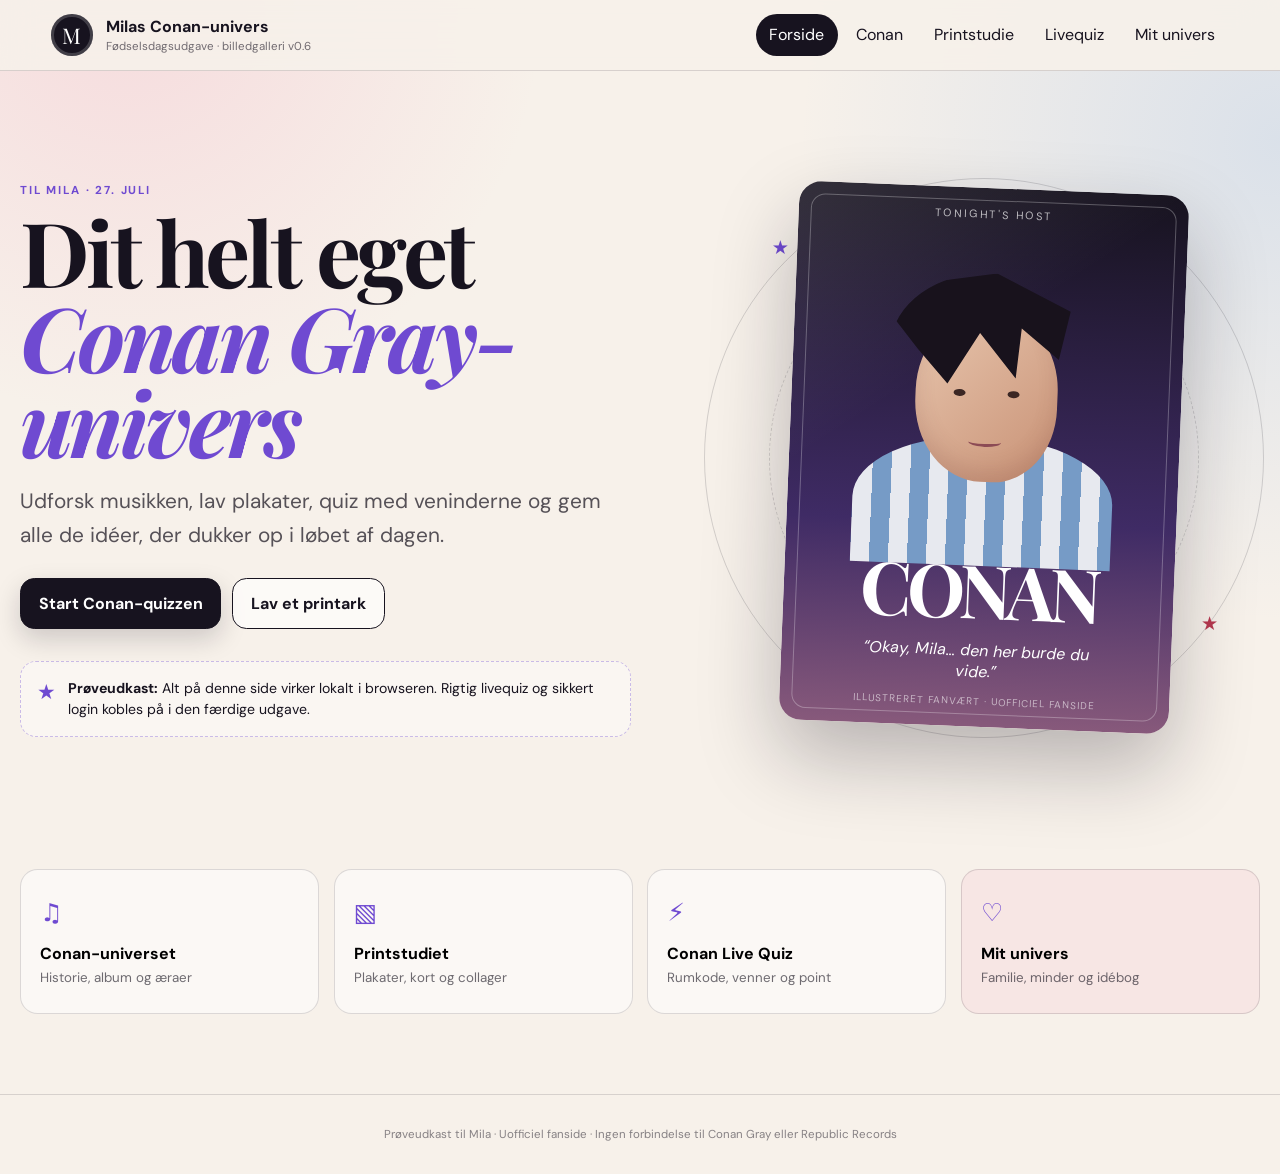
==== commit 258c1f71: "Add files via upload" ====
--- a/index.html
+++ b/index.html
@@ -15,7 +15,7 @@
       <span class="brand-mark">M</span>
       <span>
         <strong>Milas Conan-univers</strong>
-        <small>Fødselsdagsudgave · prøveudkast</small>
+        <small>Fødselsdagsudgave · billedgalleri v0.6</small>
       </span>
     </a>
 
@@ -95,61 +95,110 @@
 
     <section id="conan" class="view">
       <div class="section-heading">
-        <span class="eyebrow">Musikbibliotek</span>
-        <h2>Conan gennem æraerne</h2>
-        <p>Et første visuelt udkast. Den endelige side får faktatjekket biografi, komplette tracklister og billeder med tydelige kilder.</p>
-      </div>
-
-      <div class="timeline">
-        <article class="era sunset">
-          <div class="era-art"><span>2018</span><strong>Sunset<br>Season</strong></div>
-          <div class="era-copy">
-            <h3>Småbydrømme og begyndelsen</h3>
-            <p>YouTube, “Idle Town”, nostalgi og de første sange, der voksede ud af livet i Georgetown, Texas.</p>
-            <button class="text-button" data-toast="Albumside kommer i næste version">Åbn æra →</button>
-          </div>
-        </article>
-
-        <article class="era kidkrow">
-          <div class="era-art"><span>2020</span><strong>KID<br>KROW</strong></div>
-          <div class="era-copy">
-            <h3>Gennembruddet</h3>
-            <p>Albummet med blandt andet “Maniac”, “Heather”, “The Story” og “Wish You Were Sober”.</p>
-            <button class="text-button" data-toast="Albumside kommer i næste version">Åbn æra →</button>
-          </div>
-        </article>
-
-        <article class="era superache">
-          <div class="era-art"><span>2022</span><strong>SUPER<br>ACHE</strong></div>
-          <div class="era-copy">
-            <h3>Store følelser og røde roser</h3>
-            <p>Et mere sårbart univers med “Memories”, “Yours”, “Disaster” og “People Watching”.</p>
-            <button class="text-button" data-toast="Albumside kommer i næste version">Åbn æra →</button>
-          </div>
-        </article>
-
-        <article class="era heaven">
-          <div class="era-art"><span>2024</span><strong>FOUND<br>HEAVEN</strong></div>
-          <div class="era-copy">
-            <h3>Retrolys og ny lyd</h3>
-            <p>Et stærkt 70’er- og 80’er-inspireret udtryk med blandt andet “Alley Rose” og “Lonely Dancers”.</p>
-            <button class="text-button" data-toast="Albumside kommer i næste version">Åbn æra →</button>
-          </div>
-        </article>
-
-        <article class="era wishbone">
-          <div class="era-art"><span>2025</span><strong>WISH<br>BONE</strong></div>
-          <div class="era-copy">
-            <h3>Blå nostalgi og nye historier</h3>
-            <p>Den seneste albumæra i materialet med blandt andet “This Song”, “Vodka Cranberry” og “Caramel”.</p>
-            <button class="text-button" data-toast="Albumside kommer i næste version">Åbn æra →</button>
-          </div>
-        </article>
-      </div>
+        <span class="eyebrow">Conan archive</span>
+        <h2>Conan Gray — billeder, æraer og favoritter</h2>
+        <p>Her er v0.3 af Conan-delen: mere visuelt archive-look, tydelige albumæraer, et større galleri og plads til Milas favoritter. Motiverne her er stadig designpladsholdere og fan-grafik, indtil vi vælger de endelige Conan-billeder.</p>
+      </div>
+
+      <section class="archive-hero">
+        <div class="archive-poster">
+          <div class="archive-stamp">MILA'S PICK</div>
+          <div class="archive-poster-visual archive-hero-visual has-image" id="archiveHeroVisual" role="img" aria-label="AI-genereret fanillustration inspireret af Conan Gray på scenen">
+            <span>CONAN<br>GRAY</span>
+            <small>AI fan-art archive edition</small>
+          </div>
+        </div>
+        <div class="archive-copy">
+          <span class="eyebrow">Velkomstvæg</span>
+          <h3>Et sted til billeder, musik og print</h3>
+          <p>Før vi kobler alt live sammen med Firebase, gør vi Conan-universet mere “rigtigt”: galleri, æra-farver, favoritter og printvenlige motiver, så siden føles som Milas eget lille fan-arkiv.</p>
+          <div class="button-row compact-row">
+            <button class="primary" data-route="print">Åbn printstudiet</button>
+            <button class="secondary" id="jumpToGallery">Hop til galleriet</button>
+          </div>
+          <div class="quick-facts">
+            <article><span>Startede med</span><strong>YouTube + egne sange</strong></article>
+            <article><span>Debutalbum</span><strong>Kid Krow</strong></article>
+            <article><span>Stemning</span><strong>Æraer, følelser og stærke visuals</strong></article>
+          </div>
+        </div>
+      </section>
+
+      <section class="era-gallery-wrap">
+        <div class="subheading-row">
+          <div>
+            <span class="eyebrow">Albumæraer</span>
+            <h3>Farver, stemninger og signatursange</h3>
+          </div>
+        </div>
+        <div class="era-gallery">
+          <article class="era-card sunset-era">
+            <span class="era-year">2018</span>
+            <h4>Sunset Season</h4>
+            <p>Solnedgang, ungdom og starten på det hele.</p>
+            <small>Idle Town · Generation Why · Crush Culture</small>
+          </article>
+          <article class="era-card kid-era">
+            <span class="era-year">2020</span>
+            <h4>Kid Krow</h4>
+            <p>Mørkt gennembrud og følelsen af at være helt inde i sangene.</p>
+            <small>Heather · Maniac · The Story</small>
+          </article>
+          <article class="era-card super-era">
+            <span class="era-year">2022</span>
+            <h4>Superache</h4>
+            <p>Røde roser, sårbarhed og store hjerte-sange.</p>
+            <small>Memories · Yours · People Watching</small>
+          </article>
+          <article class="era-card heaven-era">
+            <span class="era-year">2024</span>
+            <h4>Found Heaven</h4>
+            <p>Retrolys, mere show og en større scenefølelse.</p>
+            <small>Alley Rose · Lonely Dancers</small>
+          </article>
+          <article class="era-card wishbone-era">
+            <span class="era-year">2025</span>
+            <h4>Wishbone</h4>
+            <p>Blå nostalgi og et mere roligt, drømmende udtryk.</p>
+            <small>This Song · Vodka Cranberry · Caramel</small>
+          </article>
+        </div>
+      </section>
+
+      <section class="favorites-spotlight">
+        <div class="subheading-row">
+          <div>
+            <span class="eyebrow">Mila’s favourites</span>
+            <h3>Tre hurtige favoritpladser</h3>
+          </div>
+          <p class="small-note">I denne version kan favoritmarkeringer gemmes lokalt i browseren.</p>
+        </div>
+        <div id="favoritesStrip" class="favorites-strip"></div>
+      </section>
+
+      <section class="gallery-archive" id="galleryAnchor">
+        <div class="subheading-row">
+          <div>
+            <span class="eyebrow">Galleri</span>
+            <h3>Conan-billedvæg</h3>
+          </div>
+          <div class="gallery-controls" id="galleryFilters">
+            <button class="active" data-gallery-filter="alle">Alle</button>
+            <button data-gallery-filter="Sunset Season">Sunset Season</button>
+            <button data-gallery-filter="Kid Krow">Kid Krow</button>
+            <button data-gallery-filter="Superache">Superache</button>
+            <button data-gallery-filter="Found Heaven">Found Heaven</button>
+            <button data-gallery-filter="Wishbone">Wishbone</button>
+            <button data-gallery-filter="favoritter">Favoritter</button>
+          </div>
+        </div>
+        <p class="small-note"><strong>Uofficiel fanside:</strong> Galleriet rummer nu 34 Conan-inspirerede motiver. De er AI-genererede fanillustrationer, ikke ægte fotografier. Klik på et motiv for at åbne det stort, gemme det som favorit eller sende det til printarket.</p>
+        <div id="galleryGrid" class="gallery-grid"></div>
+      </section>
 
       <aside class="source-note">
-        <strong>Om indholdet</strong>
-        <p>Dette udkast bruger kun korte, selvskrevne resuméer. Rigtige billeder og fakta indsættes med kilde- og rettighedstjek før offentliggørelse.</p>
+        <strong>Om billederne</strong>
+        <p>Motiverne i denne version er originale AI-genererede fanillustrationer lavet til Milas Conan-univers. De er uofficielle og må ikke præsenteres som autentiske fotografier eller officielt Conan Gray-materiale.</p>
       </aside>
     </section>
 
@@ -429,6 +478,23 @@
     </section>
   </main>
 
+  
+  <div id="galleryModal" class="gallery-modal" aria-hidden="true">
+    <div class="gallery-modal-card">
+      <button id="closeGalleryModal" class="modal-close" aria-label="Luk billede">×</button>
+      <div id="modalVisual" class="modal-visual"></div>
+      <div class="modal-copy">
+        <span id="modalEra" class="eyebrow">—</span>
+        <h3 id="modalTitle">—</h3>
+        <p id="modalCaption">—</p>
+        <div class="button-row compact-row">
+          <button id="modalFavorite" class="secondary compact">Gem som favorit</button>
+          <button id="modalPrint" class="primary compact">Send til print</button>
+        </div>
+      </div>
+    </div>
+  </div>
+
   <div id="toast" class="toast" role="status" aria-live="polite"></div>
 
   <footer>
--- a/styles.css
+++ b/styles.css
@@ -716,30 +716,299 @@
 }
 
 
-/* v0.4 real-image support */
+/* v0.3 Conan gallery */
+.archive-hero {
+  display: grid;
+  grid-template-columns: .8fr 1.2fr;
+  gap: 1rem;
+  align-items: stretch;
+  margin-bottom: 2rem;
+}
+.archive-poster, .archive-copy, .favorites-spotlight, .gallery-archive {
+  border-radius: 1.2rem;
+  background: rgba(255,255,255,.62);
+  box-shadow: 0 12px 32px rgba(23,19,31,.08);
+}
+.archive-poster {
+  position: relative;
+  padding: 1rem;
+  min-height: 440px;
+  overflow: hidden;
+}
+.archive-stamp {
+  position: absolute;
+  top: 1rem;
+  right: 1rem;
+  padding: .35rem .55rem;
+  border-radius: 999px;
+  font-size: .66rem;
+  font-weight: 800;
+  letter-spacing: .12em;
+  color: white;
+  background: var(--ink);
+}
+.archive-poster-visual {
+  display: flex;
+  flex-direction: column;
+  justify-content: end;
+  height: 100%;
+  min-height: 390px;
+  border-radius: 1rem;
+  padding: 1.2rem;
+  color: white;
+}
+.archive-poster-visual span {
+  font-family: "Playfair Display", serif;
+  font-size: clamp(2.2rem, 5vw, 4.2rem);
+  line-height: .82;
+}
+.archive-poster-visual small { letter-spacing: .16em; text-transform: uppercase; opacity: .72; }
+.archive-hero-visual {
+  background:
+    radial-gradient(circle at 18% 16%, rgba(255,255,255,.18) 0 8%, transparent 9%),
+    radial-gradient(circle at 86% 22%, rgba(255,255,255,.22) 0 5%, transparent 6%),
+    linear-gradient(145deg, #17131f 0%, #483461 45%, #8c5b7a 72%, #d0a3b8 100%);
+}
+.archive-copy { padding: 1.35rem 1.35rem 1.2rem; }
+.archive-copy h3, .subheading-row h3 {
+  margin: .35rem 0 .6rem;
+  font-family: "Playfair Display", serif;
+  font-size: clamp(1.9rem, 4vw, 3rem);
+}
+.archive-copy p { line-height: 1.6; color: rgba(23,19,31,.68); }
+.compact-row { margin-top: 1rem; }
+.quick-facts {
+  display: grid;
+  grid-template-columns: repeat(3, 1fr);
+  gap: .75rem;
+  margin-top: 1.1rem;
+}
+.quick-facts article {
+  padding: .9rem;
+  border-radius: .95rem;
+  background: rgba(111,74,209,.08);
+}
+.quick-facts span, .quick-facts strong { display: block; }
+.quick-facts span { font-size: .72rem; color: rgba(23,19,31,.56); text-transform: uppercase; letter-spacing: .08em; }
+.quick-facts strong { margin-top: .3rem; line-height: 1.35; }
+.subheading-row {
+  display: flex;
+  justify-content: space-between;
+  gap: 1rem;
+  align-items: end;
+  margin: 0 0 1rem;
+}
+.small-note { color: rgba(23,19,31,.58); font-size: .84rem; line-height: 1.5; }
+.era-gallery {
+  display: grid;
+  grid-template-columns: repeat(5, 1fr);
+  gap: .8rem;
+  margin-bottom: 2rem;
+}
+.era-card {
+  min-height: 230px;
+  padding: 1rem;
+  border-radius: 1rem;
+  color: white;
+  display: flex;
+  flex-direction: column;
+  justify-content: end;
+  box-shadow: 0 10px 24px rgba(23,19,31,.12);
+}
+.era-year { font-size: .72rem; letter-spacing: .12em; opacity: .8; }
+.era-card h4 { margin: .3rem 0; font-family: "Playfair Display", serif; font-size: 1.8rem; }
+.era-card p { margin: 0 0 .6rem; line-height: 1.45; font-size: .88rem; }
+.era-card small { opacity: .8; }
+.sunset-era { background: linear-gradient(155deg, #f1a65e, #745896 70%, #24334d); }
+.kid-era { background: linear-gradient(155deg, #0d0d11, #57505f 80%); }
+.super-era { background: linear-gradient(155deg, #7f162e, #d74b66 80%); }
+.heaven-era { color: var(--ink); background: linear-gradient(155deg, #f4dc58, #f2a03e 75%); }
+.wishbone-era { color: #173359; background: linear-gradient(155deg, #eaf5ff, #7aa5d3 75%); }
+.favorites-spotlight, .gallery-archive { padding: 1.1rem; margin-bottom: 1.6rem; }
+.favorites-strip {
+  display: grid;
+  grid-template-columns: repeat(3, 1fr);
+  gap: .8rem;
+}
+.favorite-mini {
+  display: grid;
+  grid-template-columns: 120px 1fr;
+  gap: .8rem;
+  min-height: 140px;
+  padding: .75rem;
+  border: 1px solid var(--line);
+  border-radius: 1rem;
+  background: white;
+}
+.favorite-mini-visual {
+  border-radius: .8rem;
+  min-height: 120px;
+}
+.favorite-mini h4 { margin: .1rem 0 .25rem; font-size: 1.05rem; }
+.favorite-mini p { margin: 0 0 .4rem; font-size: .83rem; color: rgba(23,19,31,.6); }
+.favorite-mini button { border: 0; padding: 0; background: transparent; color: var(--purple); font-weight: 700; text-align: left; }
+.gallery-controls {
+  display: flex;
+  flex-wrap: wrap;
+  gap: .4rem;
+}
+.gallery-controls button {
+  border: 1px solid var(--line);
+  border-radius: 999px;
+  padding: .52rem .72rem;
+  background: rgba(255,255,255,.74);
+}
+.gallery-controls button.active {
+  color: white;
+  background: var(--ink);
+}
+.gallery-grid {
+  display: grid;
+  grid-template-columns: repeat(3, 1fr);
+  gap: .9rem;
+}
+.gallery-card {
+  overflow: hidden;
+  border-radius: 1rem;
+  border: 1px solid var(--line);
+  background: white;
+  box-shadow: 0 8px 24px rgba(23,19,31,.07);
+}
+.gallery-visual {
+  position: relative;
+  min-height: 265px;
+  padding: .9rem;
+  color: white;
+  display: flex;
+  flex-direction: column;
+  justify-content: end;
+}
+.gallery-visual strong { font-family: "Playfair Display", serif; font-size: 2rem; line-height: .9; }
+.gallery-visual small { opacity: .76; letter-spacing: .1em; text-transform: uppercase; }
+.gallery-card-copy { padding: .9rem; }
+.gallery-card-copy h4 { margin: 0 0 .2rem; font-size: 1.08rem; }
+.gallery-card-copy p { min-height: 40px; margin: 0 0 .6rem; color: rgba(23,19,31,.62); font-size: .84rem; line-height: 1.45; }
+.gallery-meta { display: flex; justify-content: space-between; align-items: center; margin-bottom: .55rem; font-size: .74rem; color: rgba(23,19,31,.56); }
+.gallery-actions { display: grid; grid-template-columns: repeat(3, 1fr); gap: .4rem; }
+.gallery-actions button {
+  border: 1px solid var(--line);
+  border-radius: .65rem;
+  padding: .55rem .4rem;
+  background: rgba(255,255,255,.8);
+  font-size: .75rem;
+  font-weight: 700;
+}
+.gallery-actions button.active-fav { color: white; background: var(--red); border-color: var(--red); }
+.gallery-modal {
+  position: fixed;
+  inset: 0;
+  display: none;
+  place-items: center;
+  background: rgba(17, 12, 24, .68);
+  z-index: 70;
+  padding: 1rem;
+}
+.gallery-modal.open { display: grid; }
+.gallery-modal-card {
+  position: relative;
+  display: grid;
+  grid-template-columns: 1fr .9fr;
+  width: min(940px, 100%);
+  border-radius: 1.2rem;
+  overflow: hidden;
+  background: white;
+  box-shadow: 0 28px 90px rgba(0,0,0,.28);
+}
+.modal-visual { min-height: 480px; }
+.modal-copy { padding: 1.2rem; }
+.modal-copy h3 { margin: .4rem 0 .6rem; font-family: "Playfair Display", serif; font-size: clamp(2rem, 4vw, 3rem); }
+.modal-copy p { line-height: 1.6; color: rgba(23,19,31,.68); }
+.modal-close {
+  position: absolute; top: .8rem; right: .8rem;
+  width: 2.4rem; height: 2.4rem; border-radius: 50%;
+  border: 0; background: rgba(255,255,255,.9); font-size: 1.4rem;
+}
+.g1 { background: linear-gradient(145deg, #f1a65e, #745896 72%, #24334d); }
+.g2 { background: linear-gradient(145deg, #0d0d11, #4f4a55 80%); }
+.g3 { background: linear-gradient(145deg, #92223e, #db5a72 80%); }
+.g4 { color: var(--ink); background: linear-gradient(145deg, #f4dc58, #f2a03e 80%); }
+.g5 { color: #173359; background: linear-gradient(145deg, #e9f5ff, #7aa5d3 80%); }
+.g6 { background: linear-gradient(145deg, #1b1622, #6a5874 82%); }
+.g7 { color: #173359; background: linear-gradient(145deg, #ddecfb, #87acd8 82%); }
+.g8 { background: linear-gradient(145deg, #82213a, #f09aa9 82%); }
+.g9 { background: linear-gradient(145deg, #f5b46b, #70568f 80%); }
+.g10 { color: var(--ink); background: linear-gradient(145deg, #ffef9c, #f2ab46 78%); }
+.g11 { background: linear-gradient(145deg, #111318, #403a49 82%); }
+.g12 { color: #173359; background: linear-gradient(145deg, #ffffff, #9fc1e7 78%); }
+@media (max-width: 980px) {
+  .archive-hero { grid-template-columns: 1fr; }
+  .quick-facts, .era-gallery, .favorites-strip, .gallery-grid { grid-template-columns: 1fr 1fr; }
+  .gallery-modal-card { grid-template-columns: 1fr; }
+  .modal-visual { min-height: 320px; }
+}
+@media (max-width: 720px) {
+  .quick-facts, .era-gallery, .favorites-strip, .gallery-grid { grid-template-columns: 1fr; }
+  .favorite-mini { grid-template-columns: 1fr; }
+  .gallery-actions { grid-template-columns: 1fr; }
+}
+
+
+/* v0.5 – AI fan-art image integration */
 .archive-poster-visual.has-image,
 .gallery-visual.has-image,
 .favorite-mini-visual.has-image,
-.modal-visual.has-image {
+.modal-visual.has-image,
+.print-item.has-print-image {
   background-size: cover;
   background-position: center;
   background-repeat: no-repeat;
   position: relative;
-}
+  overflow: hidden;
+}
+
 .archive-poster-visual.has-image::before,
 .gallery-visual.has-image::before,
 .favorite-mini-visual.has-image::before,
-.modal-visual.has-image::before {
+.modal-visual.has-image::before,
+.print-item.has-print-image::before {
   content: "";
   position: absolute;
   inset: 0;
-  background: linear-gradient(180deg, rgba(0,0,0,.05), rgba(0,0,0,.55));
+  background: linear-gradient(180deg, rgba(10, 8, 14, .04) 25%, rgba(10, 8, 14, .72) 100%);
   border-radius: inherit;
-}
+  pointer-events: none;
+}
+
 .archive-poster-visual.has-image > *,
 .gallery-visual.has-image > *,
 .favorite-mini-visual.has-image > *,
-.modal-visual.has-image > * {
+.modal-visual.has-image > *,
+.print-item.has-print-image > * {
   position: relative;
   z-index: 1;
 }
+
+.archive-poster-visual.has-image {
+  background-position: center 18%;
+}
+
+.gallery-visual.has-image,
+.favorite-mini-visual.has-image {
+  background-position: center 20%;
+}
+
+.modal-visual.has-image {
+  background-position: center 18%;
+}
+
+.print-item.has-print-image {
+  color: white;
+  min-height: 100%;
+  justify-content: end;
+  background-position: center 18%;
+}
+
+.print-item.has-print-image b,
+.print-item.has-print-image small {
+  text-shadow: 0 2px 12px rgba(0,0,0,.75);
+}
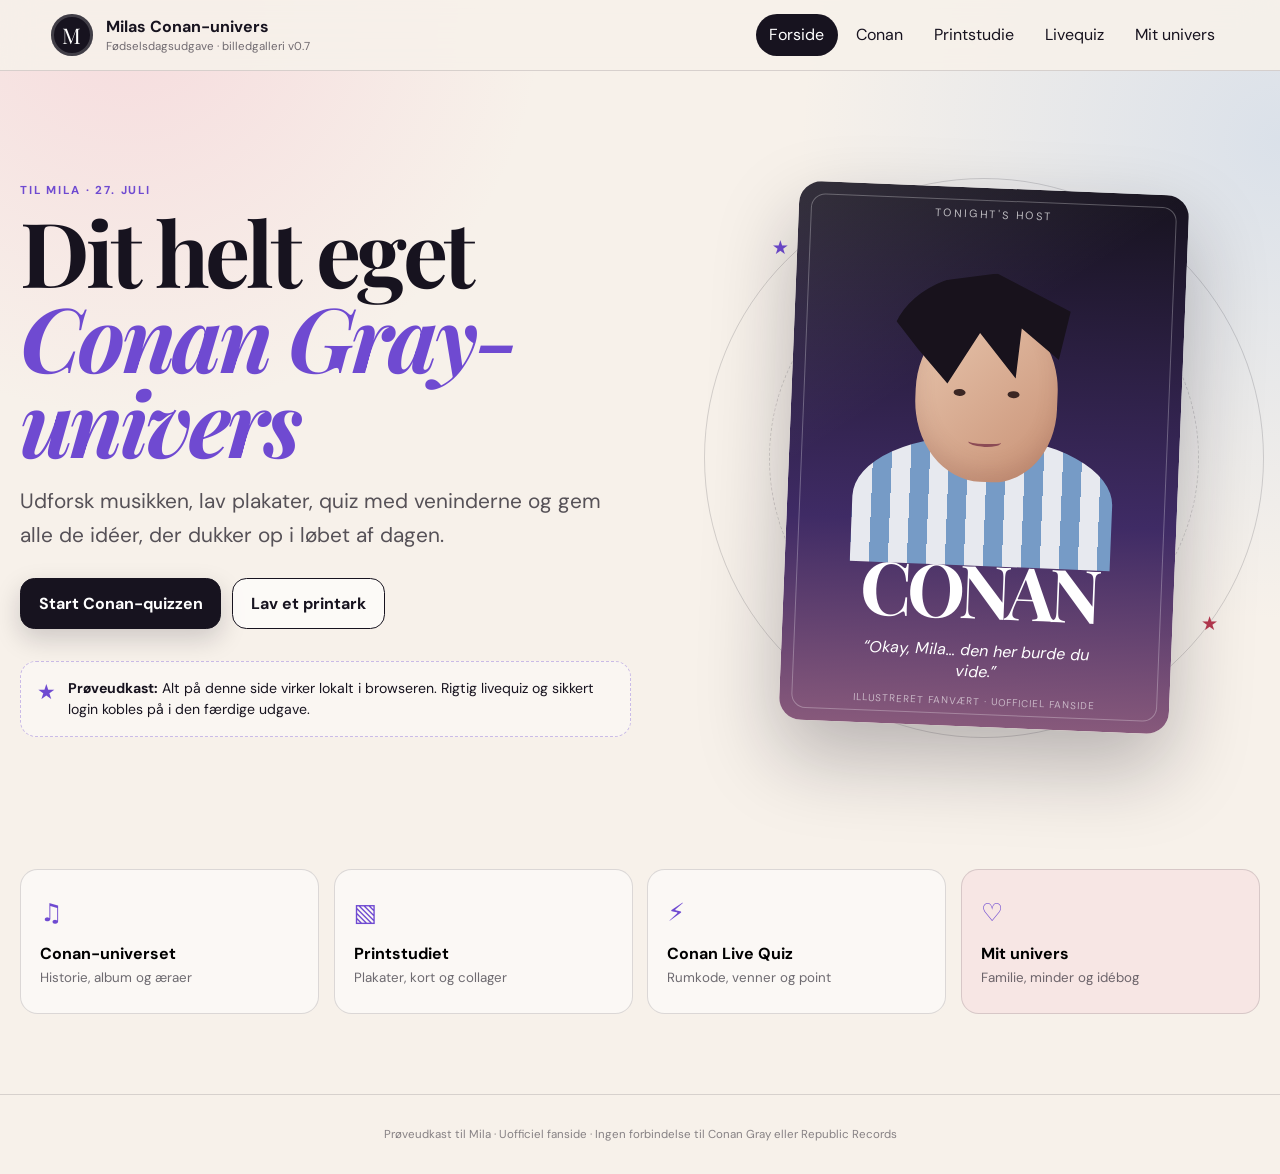
==== commit 91400621: "Add files via upload" ====
--- a/index.html
+++ b/index.html
@@ -15,7 +15,7 @@
       <span class="brand-mark">M</span>
       <span>
         <strong>Milas Conan-univers</strong>
-        <small>Fødselsdagsudgave · billedgalleri v0.6</small>
+        <small>Fødselsdagsudgave · billedgalleri v0.7</small>
       </span>
     </a>
 
@@ -189,11 +189,21 @@
             <button data-gallery-filter="Superache">Superache</button>
             <button data-gallery-filter="Found Heaven">Found Heaven</button>
             <button data-gallery-filter="Wishbone">Wishbone</button>
+            <button data-gallery-filter="Live">Live</button>
+            <button data-gallery-filter="Candids">Candids</button>
+            <button data-gallery-filter="Photoshoots">Photoshoots</button>
             <button data-gallery-filter="favoritter">Favoritter</button>
           </div>
         </div>
-        <p class="small-note"><strong>Uofficiel fanside:</strong> Galleriet rummer nu 34 Conan-inspirerede motiver. De er AI-genererede fanillustrationer, ikke ægte fotografier. Klik på et motiv for at åbne det stort, gemme det som favorit eller sende det til printarket.</p>
+        <p class="small-note"><strong>Uofficiel fanside:</strong> Galleriet rummer nu 65 Conan-inspirerede motiver. De er AI-genererede fanillustrationer, ikke ægte fotografier. Klik på et motiv for at åbne det stort, gemme det som favorit eller sende det til printarket.</p>
         <div id="galleryGrid" class="gallery-grid"></div>
+        <div class="gallery-load-controls">
+          <span id="galleryCount" class="small-note"></span>
+          <div class="button-row compact-row">
+            <button id="showMoreGallery" class="secondary compact">Vis flere</button>
+            <button id="randomGallery" class="primary compact">Overrask mig ✦</button>
+          </div>
+        </div>
       </section>
 
       <aside class="source-note">
--- a/styles.css
+++ b/styles.css
@@ -1012,3 +1012,20 @@
 .print-item.has-print-image small {
   text-shadow: 0 2px 12px rgba(0,0,0,.75);
 }
+
+/* v0.7 – large gallery controls */
+.gallery-load-controls {
+  display: flex;
+  justify-content: space-between;
+  align-items: center;
+  gap: 1rem;
+  margin-top: 1.1rem;
+  padding-top: 1rem;
+  border-top: 1px solid var(--line);
+}
+.gallery-load-controls .button-row { margin: 0; }
+.gallery-load-controls [hidden] { display: none !important; }
+@media (max-width: 720px) {
+  .gallery-load-controls { align-items: stretch; flex-direction: column; }
+  .gallery-load-controls .button-row { display: grid; grid-template-columns: 1fr 1fr; }
+}
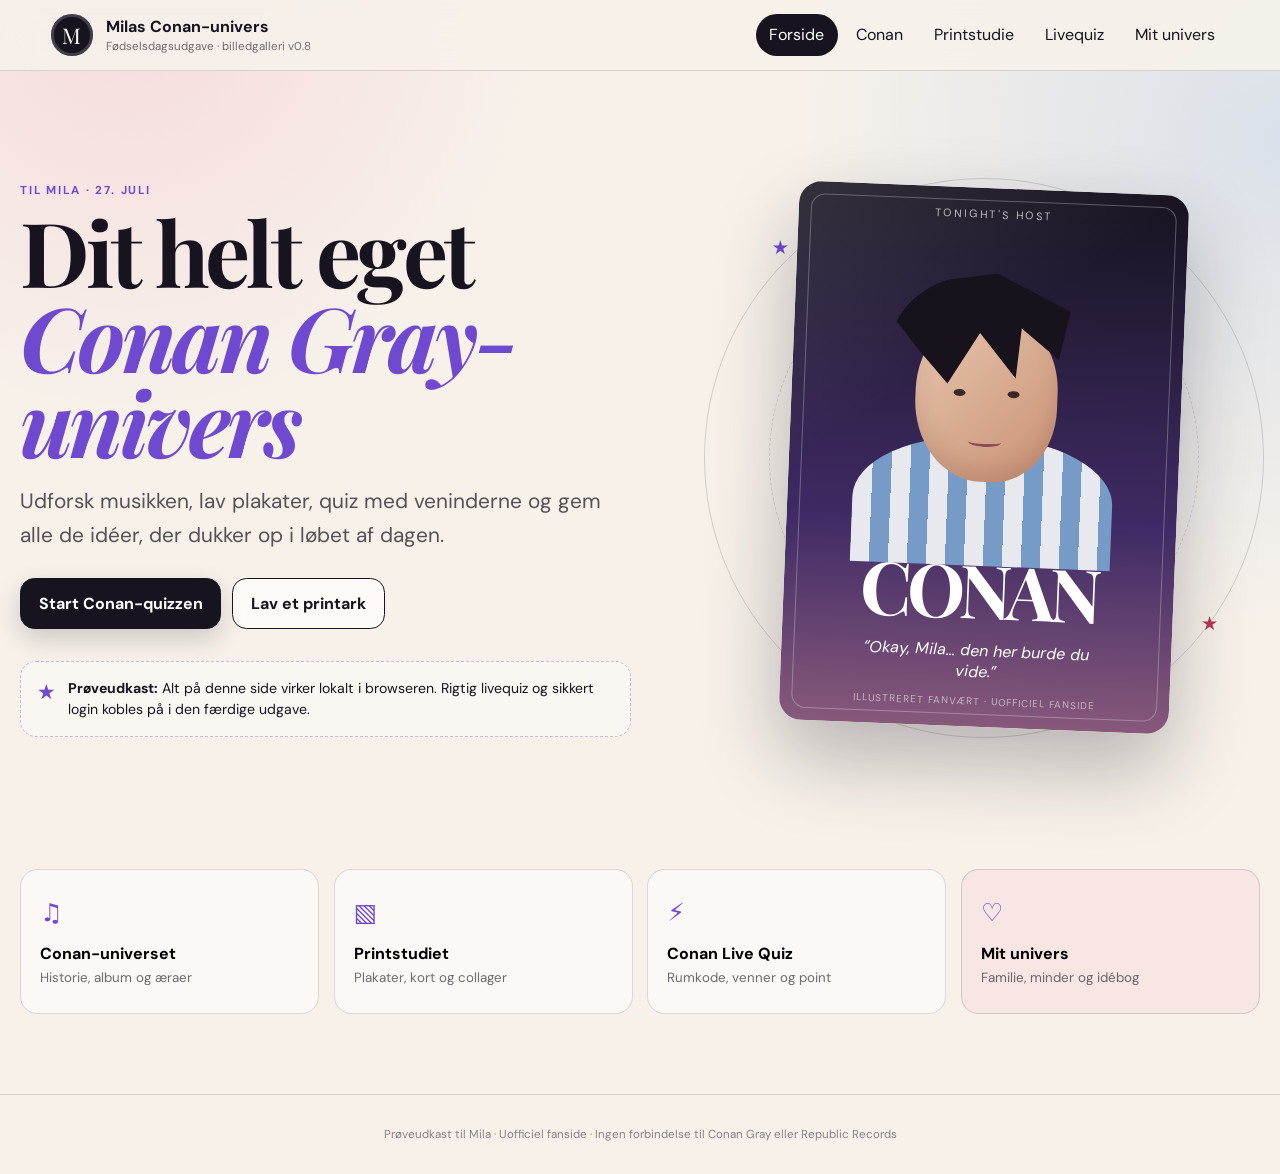
==== commit f41c52dd: "Add files via upload" ====
--- a/index.html
+++ b/index.html
@@ -15,7 +15,7 @@
       <span class="brand-mark">M</span>
       <span>
         <strong>Milas Conan-univers</strong>
-        <small>Fødselsdagsudgave · billedgalleri v0.7</small>
+        <small>Fødselsdagsudgave · billedgalleri v0.8</small>
       </span>
     </a>
 
@@ -195,7 +195,7 @@
             <button data-gallery-filter="favoritter">Favoritter</button>
           </div>
         </div>
-        <p class="small-note"><strong>Uofficiel fanside:</strong> Galleriet rummer nu 65 Conan-inspirerede motiver. De er AI-genererede fanillustrationer, ikke ægte fotografier. Klik på et motiv for at åbne det stort, gemme det som favorit eller sende det til printarket.</p>
+        <p class="small-note"><strong>Uofficiel fanside:</strong> Galleriet rummer 65 Conan-inspirerede motiver med HD- og miniarkiv-mærkning. De er AI-genererede fanillustrationer, ikke ægte fotografier. Klik på et motiv for at åbne det stort, gemme det som favorit eller sende det til printarket.</p>
         <div id="galleryGrid" class="gallery-grid"></div>
         <div class="gallery-load-controls">
           <span id="galleryCount" class="small-note"></span>
--- a/styles.css
+++ b/styles.css
@@ -1029,3 +1029,71 @@
   .gallery-load-controls { align-items: stretch; flex-direction: column; }
   .gallery-load-controls .button-row { display: grid; grid-template-columns: 1fr 1fr; }
 }
+
+
+/* v0.8 – source-aware sharpness */
+.gallery-meta {
+  gap: .45rem;
+  flex-wrap: wrap;
+}
+.quality-badge {
+  display: inline-flex;
+  align-items: center;
+  justify-content: center;
+  min-width: 2.65rem;
+  padding: .16rem .4rem;
+  border-radius: 999px;
+  font-size: .64rem;
+  font-weight: 900;
+  letter-spacing: .08em;
+}
+.quality-badge.hd {
+  color: #173359;
+  background: #dceeff;
+  border: 1px solid #9fc9ef;
+}
+.quality-badge.mini {
+  color: #6b4911;
+  background: #fff0bf;
+  border: 1px solid #e4c86c;
+}
+.quality-badge.graphic {
+  color: #5b326e;
+  background: #f0dfff;
+  border: 1px solid #caa7de;
+}
+
+/* Mini archive images originate from small composite tiles.
+   Keep them visually crisp by not stretching them to the full HD modal size. */
+.gallery-modal-card.mini-source {
+  width: min(700px, 100%);
+  grid-template-columns: minmax(280px, .85fr) 1fr;
+}
+.gallery-modal-card.mini-source .modal-visual {
+  min-height: 360px;
+  max-height: 520px;
+  background-size: contain;
+  background-position: center;
+  background-color: #17131f;
+}
+.gallery-modal-card.hd-source {
+  width: min(980px, 100%);
+}
+.gallery-modal-card.hd-source .modal-visual {
+  min-height: 560px;
+}
+.gallery-card.quality-mini .gallery-visual {
+  min-height: 230px;
+}
+.gallery-card.quality-hd .gallery-visual {
+  min-height: 285px;
+}
+@media (max-width: 980px) {
+  .gallery-modal-card.mini-source {
+    grid-template-columns: 1fr;
+    width: min(600px, 100%);
+  }
+  .gallery-modal-card.hd-source .modal-visual {
+    min-height: 390px;
+  }
+}
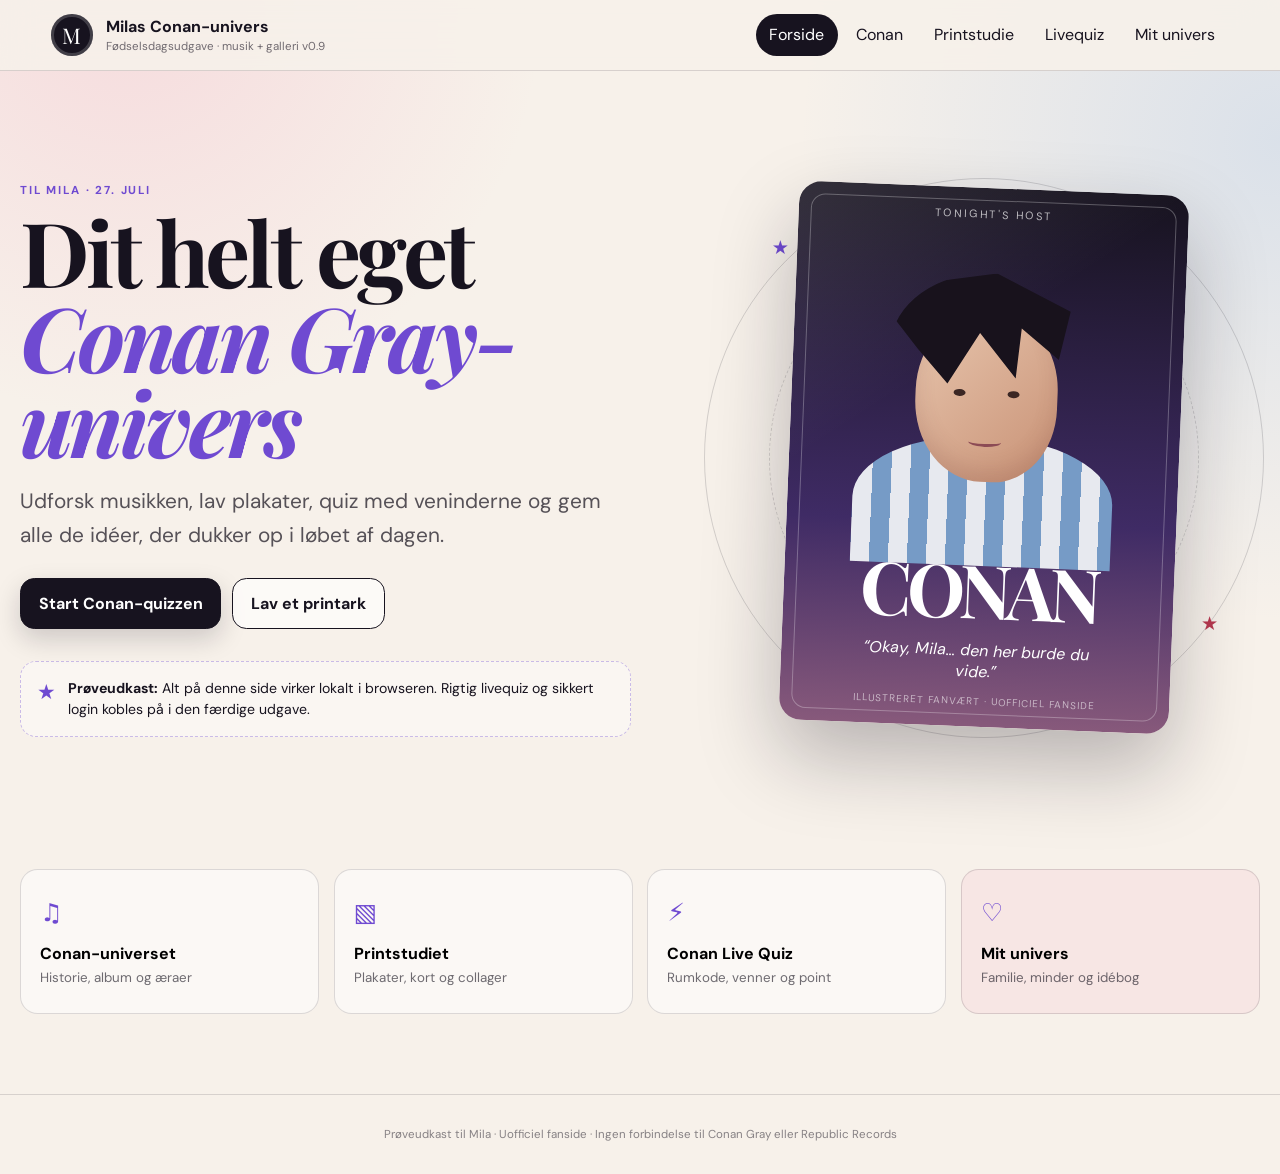
==== commit 79b4407d: "Add files via upload" ====
--- a/index.html
+++ b/index.html
@@ -15,7 +15,7 @@
       <span class="brand-mark">M</span>
       <span>
         <strong>Milas Conan-univers</strong>
-        <small>Fødselsdagsudgave · billedgalleri v0.8</small>
+        <small>Fødselsdagsudgave · musik + galleri v0.9</small>
       </span>
     </a>
 
@@ -97,7 +97,7 @@
       <div class="section-heading">
         <span class="eyebrow">Conan archive</span>
         <h2>Conan Gray — billeder, æraer og favoritter</h2>
-        <p>Her er v0.3 af Conan-delen: mere visuelt archive-look, tydelige albumæraer, et større galleri og plads til Milas favoritter. Motiverne her er stadig designpladsholdere og fan-grafik, indtil vi vælger de endelige Conan-billeder.</p>
+        <p>Milas Conan-arkiv samler musik, æraer, fanillustrationer, favoritter og print. Galleriet åbner nu med de bedste billedkilder først, mens hele miniarkivet stadig kan vælges.</p>
       </div>
 
       <section class="archive-hero">
@@ -113,7 +113,7 @@
           <h3>Et sted til billeder, musik og print</h3>
           <p>Før vi kobler alt live sammen med Firebase, gør vi Conan-universet mere “rigtigt”: galleri, æra-farver, favoritter og printvenlige motiver, så siden føles som Milas eget lille fan-arkiv.</p>
           <div class="button-row compact-row">
-            <button class="primary" data-route="print">Åbn printstudiet</button>
+            <button class="primary" id="jumpToMusic">Lyt til musikken ♪</button>
             <button class="secondary" id="jumpToGallery">Hop til galleriet</button>
           </div>
           <div class="quick-facts">
@@ -165,6 +165,109 @@
         </div>
       </section>
 
+
+      <section class="music-library" id="musicAnchor">
+        <div class="subheading-row">
+          <div>
+            <span class="eyebrow">Lyt til Conan</span>
+            <h3>Sange fra hver æra</h3>
+          </div>
+          <a class="official-channel-link"
+             href="https://www.youtube.com/channel/UCUKxvWVo8lmRXkbTOkqUhGg"
+             target="_blank"
+             rel="noopener noreferrer">
+            Åbn Conans officielle YouTube-kanal ↗
+          </a>
+        </div>
+
+        <p class="small-note">
+          Sangene åbner i en ny fane på Conans officielle YouTube-kanal eller officielle artistvideoer.
+          Selve musikken ligger derfor ikke gemt på Milas hjemmeside.
+        </p>
+
+        <div class="music-grid">
+          <article class="music-card sunset-music">
+            <span class="music-era">Sunset Season</span>
+            <h4>Idle Town</h4>
+            <p>Den tidlige sang, der blev en vigtig del af begyndelsen.</p>
+            <a href="https://www.youtube.com/watch?v=BI5_hpUxDrM"
+               target="_blank" rel="noopener noreferrer">Lyt på YouTube ▶</a>
+          </article>
+
+          <article class="music-card kid-music">
+            <span class="music-era">Kid Krow</span>
+            <h4>Heather</h4>
+            <p>Et af de mest kendte numre fra debutalbummet.</p>
+            <a href="https://www.youtube.com/watch?v=24u3NoPvgMw"
+               target="_blank" rel="noopener noreferrer">Lyt på YouTube ▶</a>
+          </article>
+
+          <article class="music-card kid-music">
+            <span class="music-era">Kid Krow</span>
+            <h4>Maniac</h4>
+            <p>Mere energi, drama og et stort visuelt musikvideo-univers.</p>
+            <a href="https://www.youtube.com/watch?v=-E-_IRJU5w0"
+               target="_blank" rel="noopener noreferrer">Lyt på YouTube ▶</a>
+          </article>
+
+          <article class="music-card super-music">
+            <span class="music-era">Superache</span>
+            <h4>Memories</h4>
+            <p>En af de store følelsesladede sange fra Superache.</p>
+            <a href="https://www.youtube.com/watch?v=2lSyHZLzNYA"
+               target="_blank" rel="noopener noreferrer">Lyt på YouTube ▶</a>
+          </article>
+
+          <article class="music-card super-music">
+            <span class="music-era">Superache</span>
+            <h4>Yours</h4>
+            <p>En roligere og mere sårbar sang fra samme æra.</p>
+            <a href="https://www.youtube.com/watch?v=W5vz8kMxx4A"
+               target="_blank" rel="noopener noreferrer">Lyt på YouTube ▶</a>
+          </article>
+
+          <article class="music-card heaven-music">
+            <span class="music-era">Found Heaven</span>
+            <h4>Alley Rose</h4>
+            <p>Et dramatisk nummer fra den mere retroprægede periode.</p>
+            <a href="https://www.youtube.com/watch?v=M6dsZ_2v40s"
+               target="_blank" rel="noopener noreferrer">Lyt på YouTube ▶</a>
+          </article>
+
+          <article class="music-card heaven-music">
+            <span class="music-era">Found Heaven</span>
+            <h4>Never Ending Song</h4>
+            <p>Retro-pop, bevægelse og Found Heaven-farver.</p>
+            <a href="https://www.youtube.com/watch?v=a0q6JMuLBYQ"
+               target="_blank" rel="noopener noreferrer">Lyt på YouTube ▶</a>
+          </article>
+
+          <article class="music-card wishbone-music">
+            <span class="music-era">Wishbone</span>
+            <h4>This Song</h4>
+            <p>En central sang fra Wishbone-perioden.</p>
+            <a href="https://www.youtube.com/watch?v=qgFNCy6u4UQ"
+               target="_blank" rel="noopener noreferrer">Lyt på YouTube ▶</a>
+          </article>
+
+          <article class="music-card wishbone-music">
+            <span class="music-era">Wishbone</span>
+            <h4>Vodka Cranberry</h4>
+            <p>Et af de store officielle musikvideonumre fra æraen.</p>
+            <a href="https://www.youtube.com/watch?v=Yzbvv8WdP9k"
+               target="_blank" rel="noopener noreferrer">Lyt på YouTube ▶</a>
+          </article>
+
+          <article class="music-card wishbone-music">
+            <span class="music-era">Wishbone</span>
+            <h4>Caramel</h4>
+            <p>Endnu et officielt Wishbone-musikvideolink.</p>
+            <a href="https://www.youtube.com/watch?v=hYZk9Xz25AQ"
+               target="_blank" rel="noopener noreferrer">Lyt på YouTube ▶</a>
+          </article>
+        </div>
+      </section>
+
       <section class="favorites-spotlight">
         <div class="subheading-row">
           <div>
@@ -183,7 +286,9 @@
             <h3>Conan-billedvæg</h3>
           </div>
           <div class="gallery-controls" id="galleryFilters">
-            <button class="active" data-gallery-filter="alle">Alle</button>
+            <button class="active" data-gallery-filter="bedste">Bedste kvalitet</button>
+            <button data-gallery-filter="alle">Alle</button>
+            <button data-gallery-filter="mini">Miniarkiv</button>
             <button data-gallery-filter="Sunset Season">Sunset Season</button>
             <button data-gallery-filter="Kid Krow">Kid Krow</button>
             <button data-gallery-filter="Superache">Superache</button>
@@ -195,7 +300,7 @@
             <button data-gallery-filter="favoritter">Favoritter</button>
           </div>
         </div>
-        <p class="small-note"><strong>Uofficiel fanside:</strong> Galleriet rummer 65 Conan-inspirerede motiver med HD- og miniarkiv-mærkning. De er AI-genererede fanillustrationer, ikke ægte fotografier. Klik på et motiv for at åbne det stort, gemme det som favorit eller sende det til printarket.</p>
+        <p class="small-note"><strong>Uofficiel fanside:</strong> Galleriet rummer 65 Conan-inspirerede motiver. Siden viser de skarpeste kilder først; MINI-billederne findes fortsat under Miniarkiv. De er AI-genererede fanillustrationer, ikke ægte fotografier. Klik på et motiv for at åbne det stort, gemme det som favorit eller sende det til printarket.</p>
         <div id="galleryGrid" class="gallery-grid"></div>
         <div class="gallery-load-controls">
           <span id="galleryCount" class="small-note"></span>
--- a/styles.css
+++ b/styles.css
@@ -1097,3 +1097,98 @@
     min-height: 390px;
   }
 }
+
+
+/* v0.9 – music library */
+.music-library {
+  margin: 0 0 1.7rem;
+  padding: 1.1rem;
+  border-radius: 1.2rem;
+  background: rgba(255,255,255,.64);
+  box-shadow: 0 12px 32px rgba(23,19,31,.08);
+}
+.official-channel-link {
+  display: inline-flex;
+  align-items: center;
+  min-height: 2.6rem;
+  padding: .65rem .9rem;
+  border: 1px solid var(--line);
+  border-radius: 999px;
+  color: var(--ink);
+  background: rgba(255,255,255,.86);
+  font-size: .82rem;
+  font-weight: 800;
+  text-decoration: none;
+}
+.official-channel-link:hover,
+.music-card a:hover {
+  transform: translateY(-1px);
+}
+.music-grid {
+  display: grid;
+  grid-template-columns: repeat(5, 1fr);
+  gap: .8rem;
+  margin-top: 1rem;
+}
+.music-card {
+  display: flex;
+  flex-direction: column;
+  min-height: 225px;
+  padding: 1rem;
+  border-radius: 1rem;
+  color: white;
+  box-shadow: 0 9px 22px rgba(23,19,31,.11);
+}
+.music-card h4 {
+  margin: .38rem 0 .4rem;
+  font-family: "Playfair Display", serif;
+  font-size: 1.55rem;
+}
+.music-card p {
+  flex: 1;
+  margin: 0 0 .8rem;
+  font-size: .84rem;
+  line-height: 1.48;
+  opacity: .86;
+}
+.music-era {
+  font-size: .68rem;
+  font-weight: 900;
+  letter-spacing: .11em;
+  text-transform: uppercase;
+  opacity: .78;
+}
+.music-card a {
+  display: inline-flex;
+  justify-content: center;
+  align-items: center;
+  min-height: 2.55rem;
+  padding: .55rem .7rem;
+  border: 1px solid rgba(255,255,255,.42);
+  border-radius: .75rem;
+  color: white;
+  background: rgba(0,0,0,.22);
+  font-size: .78rem;
+  font-weight: 900;
+  text-decoration: none;
+  transition: transform .18s ease;
+}
+.sunset-music { background: linear-gradient(150deg, #b34e35, #59385f 80%); }
+.kid-music { background: linear-gradient(150deg, #111217, #55505b 82%); }
+.super-music { background: linear-gradient(150deg, #7d1830, #ca4f67 82%); }
+.heaven-music { color: #211b12; background: linear-gradient(150deg, #f4d956, #da8c31 82%); }
+.heaven-music a {
+  color: #211b12;
+  border-color: rgba(33,27,18,.32);
+  background: rgba(255,255,255,.35);
+}
+.wishbone-music { background: linear-gradient(150deg, #234a78, #6d99c8 82%); }
+
+@media (max-width: 1100px) {
+  .music-grid { grid-template-columns: repeat(3, 1fr); }
+}
+@media (max-width: 720px) {
+  .music-grid { grid-template-columns: 1fr; }
+  .music-card { min-height: 190px; }
+  .music-library .subheading-row { align-items: stretch; flex-direction: column; }
+}
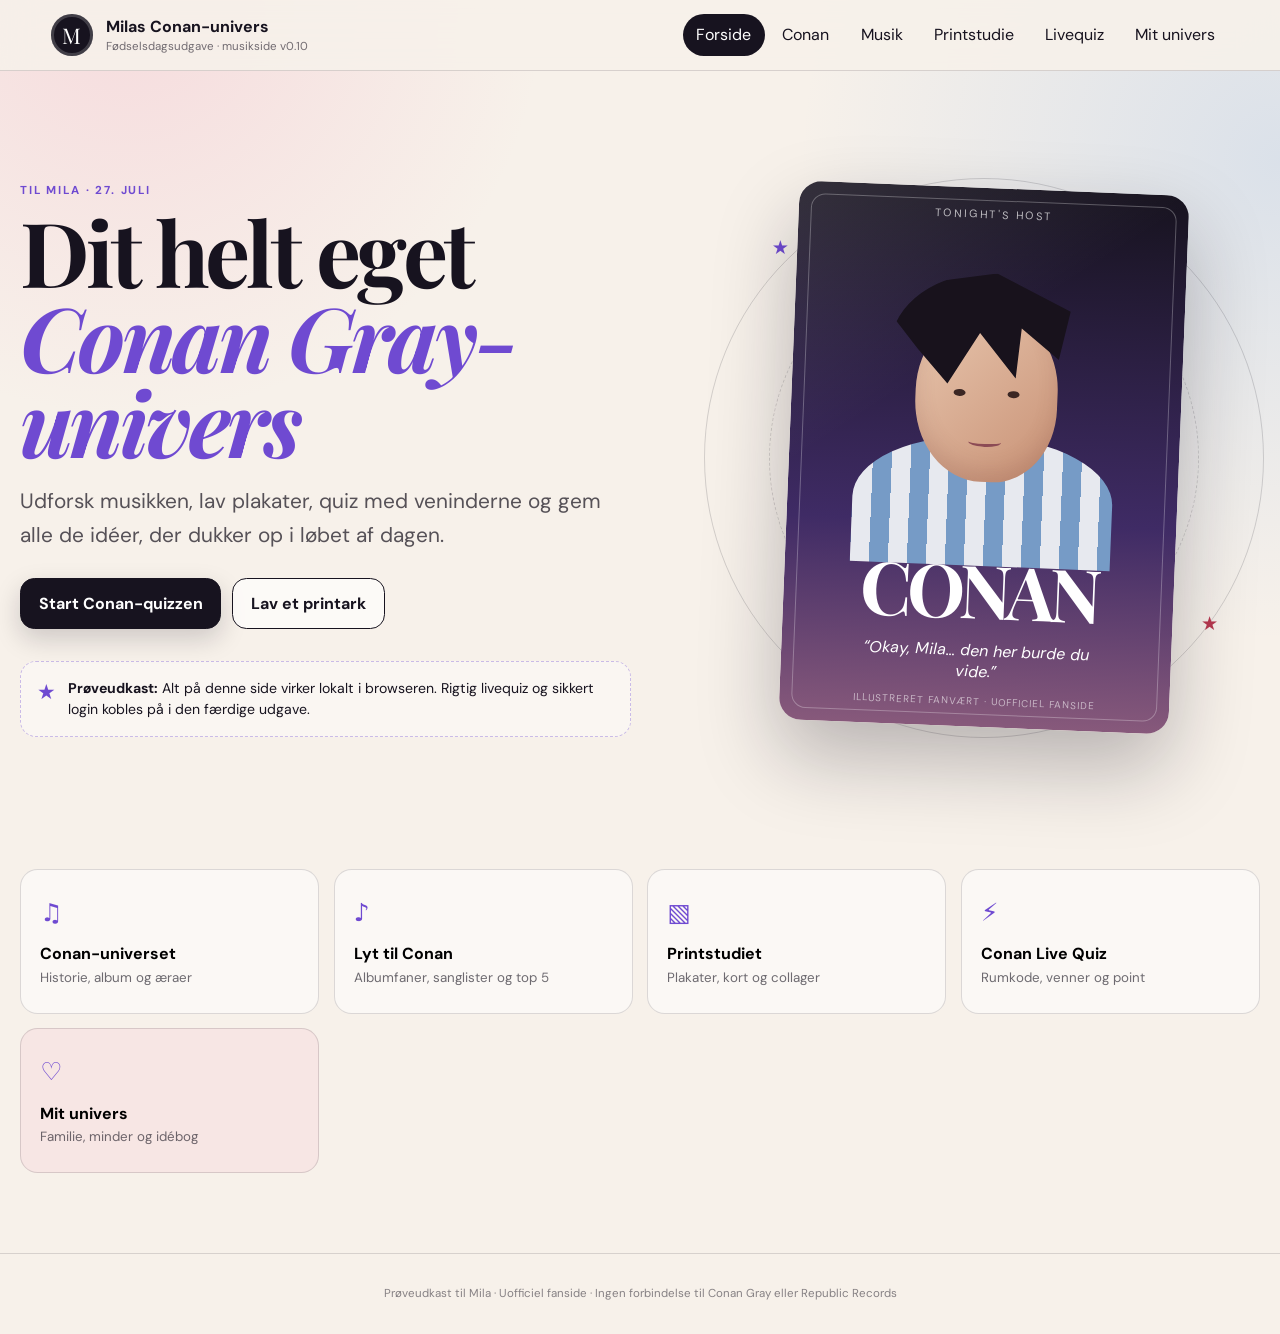
==== commit b1b7ebdd: "Add files via upload" ====
--- a/index.html
+++ b/index.html
@@ -15,7 +15,7 @@
       <span class="brand-mark">M</span>
       <span>
         <strong>Milas Conan-univers</strong>
-        <small>Fødselsdagsudgave · musik + galleri v0.9</small>
+        <small>Fødselsdagsudgave · musikside v0.10</small>
       </span>
     </a>
 
@@ -24,6 +24,7 @@
     <nav id="mainNav" class="main-nav" aria-label="Hovedmenu">
       <button data-route="home">Forside</button>
       <button data-route="conan">Conan</button>
+      <button data-route="music">Musik</button>
       <button data-route="print">Printstudie</button>
       <button data-route="quiz">Livequiz</button>
       <button data-route="private">Mit univers</button>
@@ -74,6 +75,11 @@
           <span class="door-icon">♫</span>
           <strong>Conan-universet</strong>
           <small>Historie, album og æraer</small>
+        </button>
+        <button class="door music-door" data-route="music">
+          <span class="door-icon">♪</span>
+          <strong>Lyt til Conan</strong>
+          <small>Albumfaner, sanglister og top 5</small>
         </button>
         <button class="door" data-route="print">
           <span class="door-icon">▧</span>
@@ -113,7 +119,7 @@
           <h3>Et sted til billeder, musik og print</h3>
           <p>Før vi kobler alt live sammen med Firebase, gør vi Conan-universet mere “rigtigt”: galleri, æra-farver, favoritter og printvenlige motiver, så siden føles som Milas eget lille fan-arkiv.</p>
           <div class="button-row compact-row">
-            <button class="primary" id="jumpToMusic">Lyt til musikken ♪</button>
+            <button class="primary" data-route="music">Åbn musiksiden ♪</button>
             <button class="secondary" id="jumpToGallery">Hop til galleriet</button>
           </div>
           <div class="quick-facts">
@@ -316,6 +322,46 @@
         <p>Motiverne i denne version er originale AI-genererede fanillustrationer lavet til Milas Conan-univers. De er uofficielle og må ikke præsenteres som autentiske fotografier eller officielt Conan Gray-materiale.</p>
       </aside>
     </section>
+
+
+    <section id="music" class="view music-view">
+      <div class="section-heading">
+        <span class="eyebrow">Milas musikbibliotek</span>
+        <h2>Lyt til Conan — æra for æra</h2>
+        <p>Vælg et album, afspil det på Spotify, åbn sangene på YouTube og gem Milas egne favoritter. Musikken afspilles fra de officielle tjenester og ligger ikke på hjemmesiden.</p>
+      </div>
+
+      <section class="music-page-hero">
+        <div class="music-page-copy">
+          <span class="eyebrow">Nu med seks faner</span>
+          <h3>Fra <em>Sunset Season</em> til <em>Wishbone Deluxe</em></h3>
+          <p>Hver fane har komplet trackliste, officiel Spotify-afspiller og links til YouTube. Hjerterne gemmes kun i denne browser.</p>
+          <div class="music-stat-row">
+            <article><strong>6</strong><span>albumfaner</span></article>
+            <article><strong>71</strong><span>trackplaceringer</span></article>
+            <article><strong>5</strong><span>pladser i Milas top 5</span></article>
+          </div>
+        </div>
+        <div class="music-top-five">
+          <span class="eyebrow">Mila’s top 5</span>
+          <h3>Favoritsangene</h3>
+          <div id="musicFavoritesList"></div>
+          <p id="musicFavoriteHint" class="small-note">Tryk på hjertet ved en sang for at gemme den her.</p>
+        </div>
+      </section>
+
+      <div class="music-album-tabs" id="musicAlbumTabs" role="tablist" aria-label="Vælg Conan-album">
+        <button class="music-album-tab active" data-music-album="sunset"><span>2018</span>Sunset Season</button><button class="music-album-tab" data-music-album="kid"><span>2020</span>Kid Krow</button><button class="music-album-tab" data-music-album="superache"><span>2022</span>Superache</button><button class="music-album-tab" data-music-album="heaven"><span>2024</span>Found Heaven</button><button class="music-album-tab" data-music-album="wishbone"><span>2025</span>Wishbone</button><button class="music-album-tab" data-music-album="wishbone-deluxe"><span>2026</span>Wishbone Deluxe</button>
+      </div>
+
+      <section id="musicAlbumPanel" class="music-album-panel" aria-live="polite"></section>
+
+      <aside class="source-note">
+        <strong>Musikken åbnes hos de officielle tjenester</strong>
+        <p>Spotify-afspilleren og knapperne kræver internet. Enkelte fulde afspilninger kan kræve, at Mila er logget ind hos Spotify eller YouTube.</p>
+      </aside>
+    </section>
+
 
     <section id="print" class="view">
       <div class="section-heading">
--- a/styles.css
+++ b/styles.css
@@ -1192,3 +1192,328 @@
   .music-card { min-height: 190px; }
   .music-library .subheading-row { align-items: stretch; flex-direction: column; }
 }
+
+
+/* v0.10 — dedicated music page */
+.music-view {
+  padding-bottom: 2rem;
+}
+.music-page-hero {
+  display: grid;
+  grid-template-columns: 1.25fr .75fr;
+  gap: 1rem;
+  margin-bottom: 1rem;
+}
+.music-page-copy,
+.music-top-five {
+  padding: 1.25rem;
+  border-radius: 1.2rem;
+  background: rgba(255,255,255,.66);
+  box-shadow: 0 12px 32px rgba(23,19,31,.08);
+}
+.music-page-copy {
+  color: white;
+  background:
+    radial-gradient(circle at 88% 12%, rgba(255,255,255,.18), transparent 28%),
+    linear-gradient(145deg, #15111d, #3d2857 56%, #6f4ad1);
+}
+.music-page-copy .eyebrow {
+  color: rgba(255,255,255,.66);
+}
+.music-page-copy h3,
+.music-top-five h3 {
+  margin: .4rem 0 .65rem;
+  font-family: "Playfair Display", serif;
+  font-size: clamp(2rem, 4.5vw, 3.6rem);
+  line-height: 1;
+}
+.music-page-copy p {
+  max-width: 720px;
+  line-height: 1.6;
+  color: rgba(255,255,255,.76);
+}
+.music-stat-row {
+  display: grid;
+  grid-template-columns: repeat(3, 1fr);
+  gap: .65rem;
+  margin-top: 1.1rem;
+}
+.music-stat-row article {
+  padding: .8rem;
+  border: 1px solid rgba(255,255,255,.16);
+  border-radius: .9rem;
+  background: rgba(255,255,255,.08);
+}
+.music-stat-row strong,
+.music-stat-row span {
+  display: block;
+}
+.music-stat-row strong {
+  font-size: 1.5rem;
+}
+.music-stat-row span {
+  margin-top: .15rem;
+  font-size: .72rem;
+  color: rgba(255,255,255,.65);
+  text-transform: uppercase;
+  letter-spacing: .08em;
+}
+.music-top-five h3 {
+  font-size: 2rem;
+}
+.music-favorite-row {
+  display: grid;
+  grid-template-columns: 1.8rem 1fr 2rem;
+  gap: .55rem;
+  align-items: center;
+  padding: .62rem 0;
+  border-bottom: 1px solid var(--line);
+}
+.music-favorite-row > span {
+  display: grid;
+  place-items: center;
+  width: 1.65rem;
+  height: 1.65rem;
+  border-radius: 50%;
+  color: white;
+  background: var(--ink);
+  font-size: .72rem;
+  font-weight: 900;
+}
+.music-favorite-row strong,
+.music-favorite-row small {
+  display: block;
+}
+.music-favorite-row small {
+  margin-top: .1rem;
+  color: rgba(23,19,31,.55);
+  font-size: .73rem;
+}
+.music-favorite-row button {
+  border: 0;
+  background: transparent;
+  font-size: 1.3rem;
+}
+.empty-music-favorites {
+  padding: 1rem;
+  border-radius: .9rem;
+  color: rgba(23,19,31,.56);
+  background: rgba(111,74,209,.07);
+}
+
+.music-album-tabs {
+  display: flex;
+  gap: .45rem;
+  overflow-x: auto;
+  padding: .75rem;
+  margin-bottom: 1rem;
+  border-radius: 1rem;
+  background: rgba(23,19,31,.94);
+  scrollbar-width: thin;
+}
+.music-album-tab {
+  flex: 0 0 auto;
+  min-width: 145px;
+  padding: .72rem .85rem;
+  border: 1px solid rgba(255,255,255,.12);
+  border-radius: .8rem;
+  color: rgba(255,255,255,.72);
+  background: rgba(255,255,255,.05);
+  text-align: left;
+  font-weight: 800;
+}
+.music-album-tab span {
+  display: block;
+  margin-bottom: .18rem;
+  font-size: .65rem;
+  letter-spacing: .12em;
+  opacity: .58;
+}
+.music-album-tab.active {
+  color: var(--ink);
+  background: white;
+  transform: translateY(-1px);
+}
+
+.music-album-panel {
+  overflow: hidden;
+  margin-bottom: 1.3rem;
+  border-radius: 1.25rem;
+  color: white;
+  box-shadow: 0 18px 48px rgba(23,19,31,.14);
+}
+.music-album-header {
+  display: flex;
+  justify-content: space-between;
+  gap: 1rem;
+  align-items: start;
+  padding: 1.3rem;
+}
+.music-album-header .eyebrow {
+  color: rgba(255,255,255,.65);
+}
+.music-album-header h3 {
+  margin: .35rem 0 .55rem;
+  font-family: "Playfair Display", serif;
+  font-size: clamp(2.4rem, 6vw, 4.6rem);
+  line-height: .95;
+}
+.music-album-header p {
+  max-width: 720px;
+  margin: 0;
+  color: rgba(255,255,255,.75);
+  line-height: 1.55;
+}
+.album-number {
+  font-family: "Playfair Display", serif;
+  font-size: clamp(4rem, 10vw, 8rem);
+  line-height: .75;
+  opacity: .11;
+}
+.link-button {
+  display: inline-flex;
+  align-items: center;
+  justify-content: center;
+  text-decoration: none;
+}
+.music-album-panel .secondary.link-button {
+  color: white;
+  border-color: rgba(255,255,255,.3);
+}
+.music-album-panel .primary.link-button {
+  color: var(--ink);
+  background: white;
+}
+.music-album-layout {
+  display: grid;
+  grid-template-columns: minmax(300px, .82fr) 1.18fr;
+  gap: 1rem;
+  padding: 0 1rem 1rem;
+}
+.spotify-embed-wrap {
+  overflow: hidden;
+  min-height: 420px;
+  border-radius: 1rem;
+  background: rgba(0,0,0,.24);
+}
+.spotify-embed-wrap iframe {
+  display: block;
+}
+.track-list-wrap {
+  overflow: hidden;
+  border-radius: 1rem;
+  color: var(--ink);
+  background: rgba(255,255,255,.94);
+}
+.track-list-heading {
+  display: flex;
+  justify-content: space-between;
+  padding: .9rem 1rem;
+  border-bottom: 1px solid var(--line);
+}
+.track-list-heading span {
+  color: rgba(23,19,31,.5);
+  font-size: .8rem;
+}
+.music-track-list {
+  max-height: 500px;
+  overflow-y: auto;
+  margin: 0;
+  padding: 0;
+  list-style: none;
+}
+.music-track-list li {
+  display: grid;
+  grid-template-columns: 2.2rem minmax(130px, 1fr) auto;
+  gap: .65rem;
+  align-items: center;
+  padding: .62rem .8rem;
+  border-bottom: 1px solid rgba(23,19,31,.07);
+}
+.track-number {
+  color: rgba(23,19,31,.35);
+  font-size: .72rem;
+  font-weight: 900;
+}
+.track-name strong,
+.track-name small {
+  display: block;
+}
+.track-name strong {
+  font-size: .87rem;
+}
+.track-name small {
+  margin-top: .12rem;
+  color: rgba(23,19,31,.48);
+  font-size: .7rem;
+}
+.track-actions {
+  display: flex;
+  gap: .3rem;
+  align-items: center;
+}
+.track-actions a,
+.track-actions button {
+  display: inline-flex;
+  align-items: center;
+  justify-content: center;
+  min-height: 2rem;
+  padding: .35rem .48rem;
+  border: 1px solid var(--line);
+  border-radius: .55rem;
+  color: var(--ink);
+  background: white;
+  font-size: .68rem;
+  font-weight: 800;
+  text-decoration: none;
+}
+.track-actions .track-heart {
+  width: 2rem;
+  padding: 0;
+  color: var(--red);
+  font-size: 1rem;
+}
+.track-actions .track-heart.active {
+  color: white;
+  border-color: var(--red);
+  background: var(--red);
+}
+
+.theme-sunset { background: linear-gradient(145deg, #b95d3f, #6a426d 64%, #29354c); }
+.theme-kid { background: linear-gradient(145deg, #0d0e12, #46414b 72%); }
+.theme-super { background: linear-gradient(145deg, #76162c, #c3425d 72%); }
+.theme-heaven { background: linear-gradient(145deg, #b1791d, #e0b833 68%, #624519); }
+.theme-wishbone { background: linear-gradient(145deg, #1e426e, #719dcc 72%); }
+.theme-deluxe { background: linear-gradient(145deg, #17131f, #37456f 50%, #aa6b8c); }
+
+@media (max-width: 980px) {
+  .music-page-hero,
+  .music-album-layout {
+    grid-template-columns: 1fr;
+  }
+  .spotify-embed-wrap {
+    min-height: 352px;
+  }
+}
+@media (max-width: 720px) {
+  .music-page-hero {
+    grid-template-columns: 1fr;
+  }
+  .music-stat-row {
+    grid-template-columns: 1fr;
+  }
+  .music-album-header {
+    align-items: stretch;
+    flex-direction: column;
+  }
+  .album-number {
+    display: none;
+  }
+  .music-track-list li {
+    grid-template-columns: 1.8rem 1fr;
+  }
+  .track-actions {
+    grid-column: 2;
+    flex-wrap: wrap;
+  }
+}
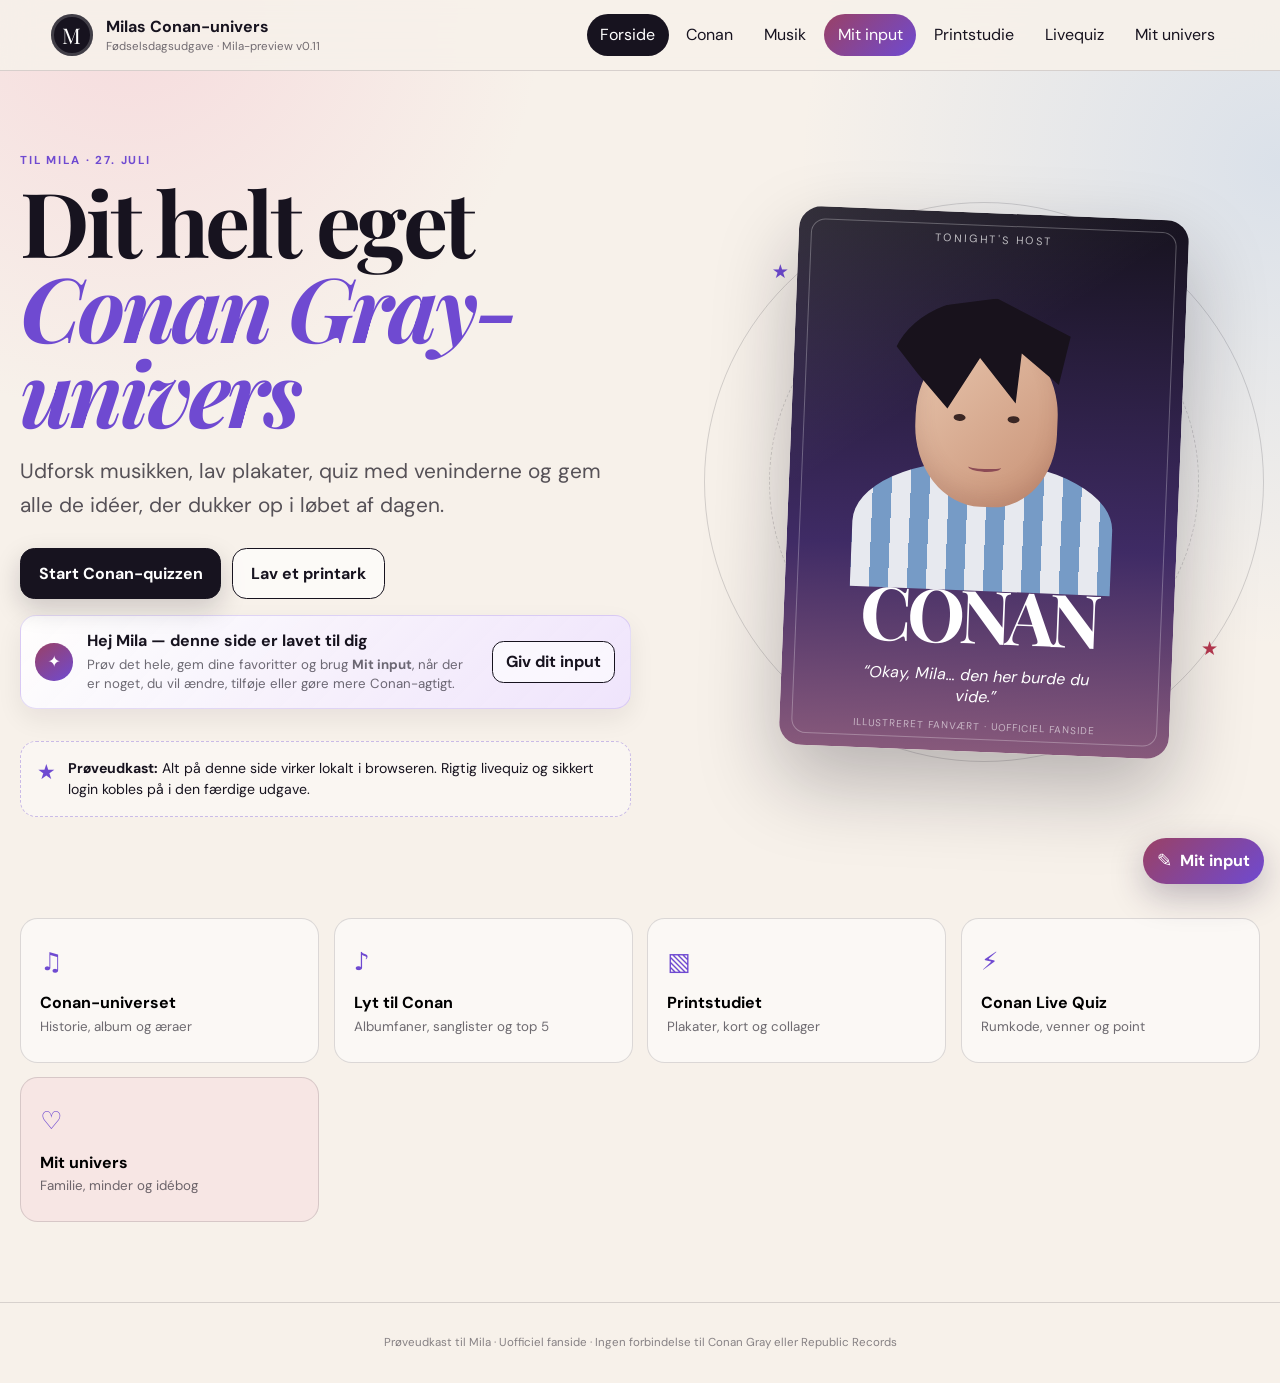
==== commit 4c6696ef: "Add files via upload" ====
--- a/index.html
+++ b/index.html
@@ -15,7 +15,7 @@
       <span class="brand-mark">M</span>
       <span>
         <strong>Milas Conan-univers</strong>
-        <small>Fødselsdagsudgave · musikside v0.10</small>
+        <small>Fødselsdagsudgave · Mila-preview v0.11</small>
       </span>
     </a>
 
@@ -25,6 +25,7 @@
       <button data-route="home">Forside</button>
       <button data-route="conan">Conan</button>
       <button data-route="music">Musik</button>
+      <button class="mila-input-nav" data-route="feedback">Mit input</button>
       <button data-route="print">Printstudie</button>
       <button data-route="quiz">Livequiz</button>
       <button data-route="private">Mit univers</button>
@@ -44,6 +45,16 @@
           <button class="primary" data-route="quiz">Start Conan-quizzen</button>
           <button class="secondary" data-route="print">Lav et printark</button>
         </div>
+
+        <div class="mila-preview-banner">
+          <span class="preview-spark">✦</span>
+          <div>
+            <strong>Hej Mila — denne side er lavet til dig</strong>
+            <p>Prøv det hele, gem dine favoritter og brug <b>Mit input</b>, når der er noget, du vil ændre, tilføje eller gøre mere Conan-agtigt.</p>
+          </div>
+          <button class="secondary compact" data-route="feedback">Giv dit input</button>
+        </div>
+
         <div class="mini-note">
           <span>★</span>
           <p><strong>Prøveudkast:</strong> Alt på denne side virker lokalt i browseren. Rigtig livequiz og sikkert login kobles på i den færdige udgave.</p>
@@ -363,6 +374,102 @@
     </section>
 
 
+
+    <section id="feedback" class="view feedback-view">
+      <div class="section-heading">
+        <span class="eyebrow">Mila bestemmer næste version</span>
+        <h2>Mit input til siden</h2>
+        <p>Her kan du fortælle, hvad du elsker, hvad der mangler, og hvad vi skal ændre. Alt gemmes kun lokalt i denne browser, indtil du vælger at kopiere eller hente det.</p>
+      </div>
+
+      <section class="feedback-intro">
+        <div>
+          <span class="eyebrow">Ingen forkerte svar</span>
+          <h3>Det skal føles som <em>dit</em> Conan-univers</h3>
+          <p>Du må gerne være helt ærlig. Skriv også de skøre idéer — de er ofte dem, der gør siden særlig.</p>
+        </div>
+        <div class="feedback-progress">
+          <strong id="feedbackAnswered">0</strong>
+          <span>områder med input</span>
+        </div>
+      </section>
+
+      <div class="feedback-grid">
+        <article class="feedback-card" data-feedback-area="Forsiden">
+          <header><span>01</span><h3>Forsiden</h3></header>
+          <p>Føles den som noget, du har lyst til at gå på opdagelse i?</p>
+          <div class="emoji-rating" aria-label="Vurder forsiden">
+            <button data-rating="1">😕</button><button data-rating="2">🙂</button><button data-rating="3">😍</button>
+          </div>
+          <textarea placeholder="Hvad skal ændres på forsiden?"></textarea>
+        </article>
+
+        <article class="feedback-card" data-feedback-area="Conan og billeder">
+          <header><span>02</span><h3>Conan og billeder</h3></header>
+          <p>Er der nok billeder, og passer stemningen til Conan?</p>
+          <div class="emoji-rating">
+            <button data-rating="1">😕</button><button data-rating="2">🙂</button><button data-rating="3">😍</button>
+          </div>
+          <textarea placeholder="Hvilke billeder eller æraer mangler?"></textarea>
+        </article>
+
+        <article class="feedback-card" data-feedback-area="Musikken">
+          <header><span>03</span><h3>Musikken</h3></header>
+          <p>Er albumfanerne og sangknapperne nemme og sjove at bruge?</p>
+          <div class="emoji-rating">
+            <button data-rating="1">😕</button><button data-rating="2">🙂</button><button data-rating="3">😍</button>
+          </div>
+          <textarea placeholder="Hvilke sange, lister eller musikfunktioner vil du have?"></textarea>
+        </article>
+
+        <article class="feedback-card" data-feedback-area="Printstudiet">
+          <header><span>04</span><h3>Printstudiet</h3></header>
+          <p>Hvad vil du gerne kunne lave og printe?</p>
+          <div class="emoji-rating">
+            <button data-rating="1">😕</button><button data-rating="2">🙂</button><button data-rating="3">😍</button>
+          </div>
+          <textarea placeholder="Plakater, polaroids, collager, kort eller noget helt andet?"></textarea>
+        </article>
+
+        <article class="feedback-card" data-feedback-area="Quizzen">
+          <header><span>05</span><h3>Quizzen</h3></header>
+          <p>Hvordan skal Conan-quizzen føles, når vennerne spiller med?</p>
+          <div class="emoji-rating">
+            <button data-rating="1">😕</button><button data-rating="2">🙂</button><button data-rating="3">😍</button>
+          </div>
+          <textarea placeholder="Flere spørgsmål, musikklip, sværhedsgrader eller andre idéer?"></textarea>
+        </article>
+
+        <article class="feedback-card" data-feedback-area="Mit univers">
+          <header><span>06</span><h3>Mit univers</h3></header>
+          <p>Hvad skal den personlige og private del kunne?</p>
+          <div class="emoji-rating">
+            <button data-rating="1">😕</button><button data-rating="2">🙂</button><button data-rating="3">😍</button>
+          </div>
+          <textarea placeholder="Familie, minder, idébog, projekter eller noget nyt?"></textarea>
+        </article>
+      </div>
+
+      <section class="big-idea-card">
+        <span class="eyebrow">Den helt frie idé</span>
+        <h3>Hvis siden kunne gøre hvad som helst…</h3>
+        <textarea id="milaBigIdea" placeholder="Skriv den idé, du ville blive mest glad for at se på siden — også selv om du ikke ved, om den kan laves."></textarea>
+      </section>
+
+      <section class="feedback-actions-panel">
+        <div>
+          <strong id="feedbackSaveStatus">Dit input gemmes automatisk i denne browser.</strong>
+          <p class="small-note">Brug “Hent mit input”, hvis du vil gemme en tekstfil, vi kan arbejde videre fra i aften.</p>
+        </div>
+        <div class="button-row compact-row">
+          <button id="copyMilaFeedback" class="secondary">Kopiér mit input</button>
+          <button id="downloadMilaFeedback" class="primary">Hent mit input</button>
+          <button id="clearMilaFeedback" class="ghost-button">Nulstil</button>
+        </div>
+      </section>
+    </section>
+
+
     <section id="print" class="view">
       <div class="section-heading">
         <span class="eyebrow">Printstudiet</span>
@@ -656,6 +763,12 @@
     </div>
   </div>
 
+  
+  <button id="floatingMilaInput" class="floating-mila-input" data-route="feedback">
+    <span>✎</span>
+    <strong>Mit input</strong>
+  </button>
+
   <div id="toast" class="toast" role="status" aria-live="polite"></div>
 
   <footer>
--- a/styles.css
+++ b/styles.css
@@ -1517,3 +1517,247 @@
     flex-wrap: wrap;
   }
 }
+
+
+/* v0.11 — Mila preview and feedback */
+.mila-input-nav {
+  color: white !important;
+  background: linear-gradient(135deg, #9a4165, #6f4ad1) !important;
+}
+.mila-preview-banner {
+  display: grid;
+  grid-template-columns: 2.4rem 1fr auto;
+  gap: .8rem;
+  align-items: center;
+  margin: 1rem 0;
+  padding: .9rem;
+  border: 1px solid rgba(111,74,209,.18);
+  border-radius: 1rem;
+  background: linear-gradient(135deg, rgba(255,255,255,.9), rgba(237,225,255,.82));
+  box-shadow: 0 10px 26px rgba(23,19,31,.07);
+}
+.mila-preview-banner strong,
+.mila-preview-banner p {
+  display: block;
+  margin: 0;
+}
+.mila-preview-banner p {
+  margin-top: .2rem;
+  color: rgba(23,19,31,.62);
+  font-size: .83rem;
+  line-height: 1.45;
+}
+.preview-spark {
+  display: grid;
+  place-items: center;
+  width: 2.35rem;
+  height: 2.35rem;
+  border-radius: 50%;
+  color: white;
+  background: linear-gradient(145deg, #9a4165, #6f4ad1);
+}
+
+.feedback-intro {
+  display: grid;
+  grid-template-columns: 1fr auto;
+  gap: 1rem;
+  align-items: center;
+  margin-bottom: 1rem;
+  padding: 1.2rem;
+  border-radius: 1.2rem;
+  color: white;
+  background:
+    radial-gradient(circle at 90% 20%, rgba(255,255,255,.18), transparent 30%),
+    linear-gradient(145deg, #17131f, #6f4ad1 68%, #9a4165);
+}
+.feedback-intro h3,
+.big-idea-card h3 {
+  margin: .35rem 0 .5rem;
+  font-family: "Playfair Display", serif;
+  font-size: clamp(2rem, 4.5vw, 3.3rem);
+  line-height: 1;
+}
+.feedback-intro p {
+  max-width: 760px;
+  color: rgba(255,255,255,.72);
+}
+.feedback-progress {
+  display: grid;
+  place-items: center;
+  min-width: 130px;
+  min-height: 130px;
+  border: 1px solid rgba(255,255,255,.18);
+  border-radius: 50%;
+  background: rgba(255,255,255,.08);
+  text-align: center;
+}
+.feedback-progress strong {
+  font-size: 2.6rem;
+  line-height: 1;
+}
+.feedback-progress span {
+  max-width: 80px;
+  font-size: .67rem;
+  text-transform: uppercase;
+  letter-spacing: .09em;
+  opacity: .7;
+}
+
+.feedback-grid {
+  display: grid;
+  grid-template-columns: repeat(2, 1fr);
+  gap: .9rem;
+}
+.feedback-card {
+  padding: 1rem;
+  border: 1px solid var(--line);
+  border-radius: 1.1rem;
+  background: rgba(255,255,255,.78);
+  box-shadow: 0 8px 24px rgba(23,19,31,.06);
+}
+.feedback-card header {
+  display: flex;
+  gap: .65rem;
+  align-items: center;
+}
+.feedback-card header > span {
+  display: grid;
+  place-items: center;
+  width: 2rem;
+  height: 2rem;
+  border-radius: 50%;
+  color: white;
+  background: var(--ink);
+  font-size: .7rem;
+  font-weight: 900;
+}
+.feedback-card h3 {
+  margin: 0;
+  font-family: "Playfair Display", serif;
+  font-size: 1.5rem;
+}
+.feedback-card > p {
+  min-height: 40px;
+  margin: .7rem 0;
+  color: rgba(23,19,31,.6);
+  font-size: .85rem;
+  line-height: 1.45;
+}
+.emoji-rating {
+  display: flex;
+  gap: .45rem;
+  margin-bottom: .65rem;
+}
+.emoji-rating button {
+  width: 2.8rem;
+  height: 2.8rem;
+  border: 1px solid var(--line);
+  border-radius: .8rem;
+  background: white;
+  font-size: 1.25rem;
+  transition: transform .16s ease, background .16s ease;
+}
+.emoji-rating button:hover {
+  transform: translateY(-2px);
+}
+.emoji-rating button.active {
+  border-color: #6f4ad1;
+  background: #eadfff;
+  transform: scale(1.06);
+}
+.feedback-card textarea,
+.big-idea-card textarea {
+  width: 100%;
+  min-height: 105px;
+  resize: vertical;
+  padding: .8rem;
+  border: 1px solid var(--line);
+  border-radius: .85rem;
+  color: var(--ink);
+  background: rgba(255,255,255,.9);
+  font: inherit;
+  line-height: 1.5;
+}
+.big-idea-card {
+  margin-top: 1rem;
+  padding: 1.2rem;
+  border-radius: 1.2rem;
+  background: linear-gradient(135deg, #fff4dd, #f7e4f3);
+}
+.big-idea-card h3 {
+  font-size: 2.15rem;
+}
+.big-idea-card textarea {
+  min-height: 145px;
+}
+.feedback-actions-panel {
+  display: flex;
+  justify-content: space-between;
+  gap: 1rem;
+  align-items: center;
+  margin-top: 1rem;
+  padding: 1rem;
+  border-radius: 1rem;
+  background: rgba(255,255,255,.75);
+}
+.feedback-actions-panel p {
+  margin: .25rem 0 0;
+}
+.ghost-button {
+  border: 0;
+  padding: .65rem;
+  color: rgba(23,19,31,.56);
+  background: transparent;
+  text-decoration: underline;
+}
+
+.floating-mila-input {
+  position: fixed;
+  right: 1rem;
+  bottom: 1rem;
+  z-index: 45;
+  display: flex;
+  gap: .45rem;
+  align-items: center;
+  padding: .7rem .9rem;
+  border: 0;
+  border-radius: 999px;
+  color: white;
+  background: linear-gradient(135deg, #9a4165, #6f4ad1);
+  box-shadow: 0 12px 34px rgba(44,30,64,.28);
+}
+.floating-mila-input span {
+  font-size: 1.15rem;
+}
+
+@media (max-width: 800px) {
+  .feedback-grid {
+    grid-template-columns: 1fr;
+  }
+  .feedback-actions-panel,
+  .mila-preview-banner {
+    align-items: stretch;
+    grid-template-columns: 1fr;
+    flex-direction: column;
+  }
+  .preview-spark {
+    display: none;
+  }
+  .feedback-intro {
+    grid-template-columns: 1fr;
+  }
+  .feedback-progress {
+    min-width: 0;
+    min-height: 90px;
+    border-radius: 1rem;
+  }
+  .floating-mila-input strong {
+    display: none;
+  }
+  .floating-mila-input {
+    width: 3.1rem;
+    height: 3.1rem;
+    justify-content: center;
+    padding: 0;
+  }
+}
